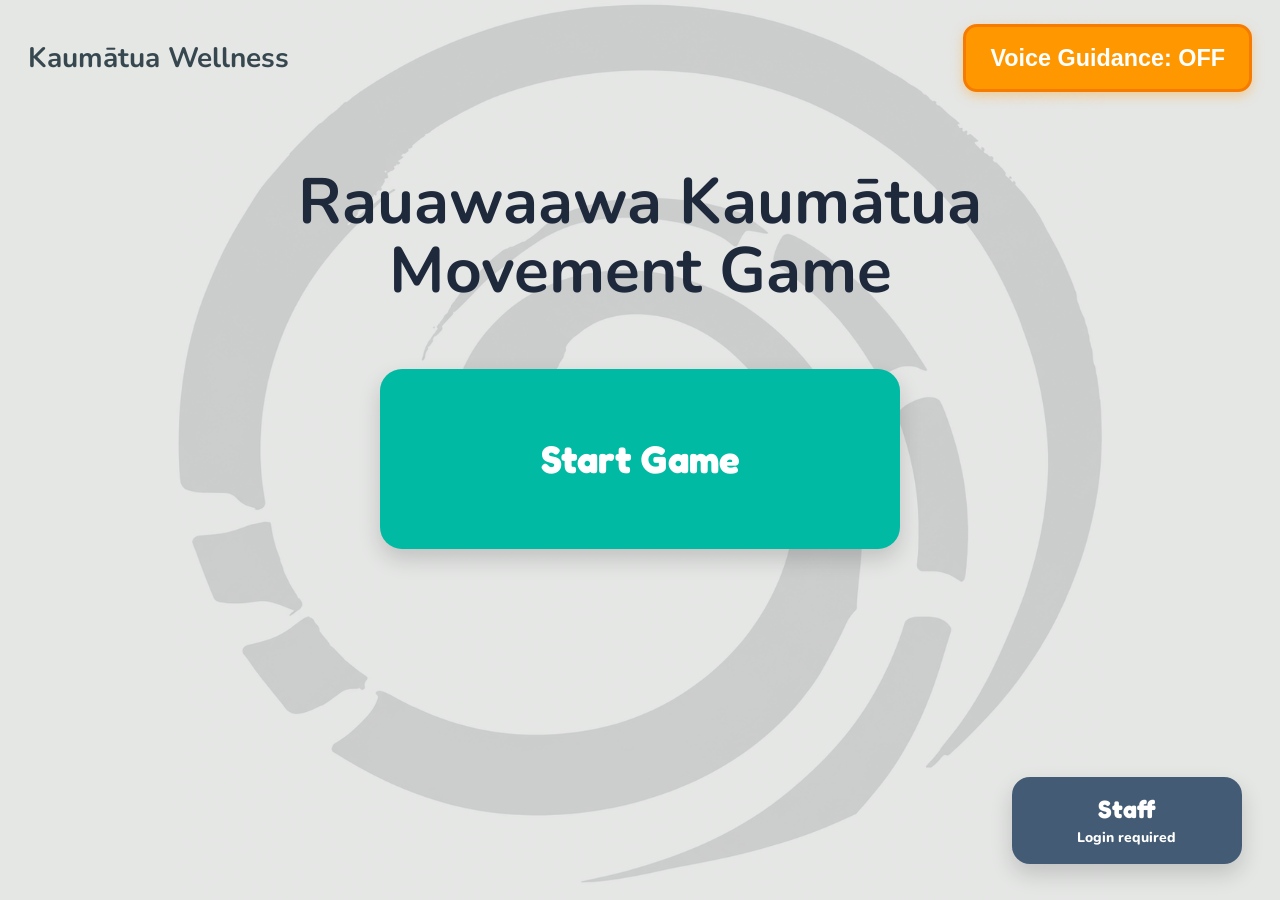
==== index.html @ 328ec5ad "Remove emoji from UI elements Strip emoji icons and prefixes from buttons, headings, labels, the pau" ====
<!DOCTYPE html>
<html lang="en">
<head>
    <meta charset="UTF-8">
    <meta name="viewport" content="width=device-width, initial-scale=1.0">
    <title>Kaumātua Movement Game - Accessible Prototype</title>
    <link rel="preconnect" href="https://fonts.googleapis.com">
    <link rel="preconnect" href="https://fonts.gstatic.com" crossorigin>
    <link href="https://fonts.googleapis.com/css2?family=Fredoka:wght@500;600;700&family=Nunito:wght@600;700;800;900&display=swap" rel="stylesheet">
    <link rel="stylesheet" href="css/styles.css">
    <script src="js/avatar-pose-controller.js" defer></script>
    <script src="js/app.js" defer></script>
</head>
<body>

    <!-- Main Prototype Container -->
    <div id="screen-container">

        <!-- ======================================================== -->
        <!-- START: ROLE SELECTION                                    -->
        <!-- ======================================================== -->
        <div id="screen-start" class="screen active">
            <div class="start-top">
                <div class="home-brand">Kaumātua Wellness</div>
                <button class="voice-icon-btn start-voice-btn player-voice-btn accessible-target"
                        data-speech="Toggle Voice Guidance Mode"
                        aria-pressed="false"
                        onclick="handleAccessibleClick(this, toggleVoiceMode)">
                    <span>Voice Guidance: <span class="voice-state">OFF</span></span>
                </button>
            </div>
            <div class="role-content">
                <h1 class="role-heading">Rauawaawa Kaumātua<br><span class="role-heading-line">Movement Game</span></h1>
                <div class="role-options">
                    <button class="role-btn role-kaumatua role-primary accessible-target"
                            data-speech="Start Game"
                            onclick="handleAccessibleClick(this, () => goToScreen('screen-home'))">
                        <span>Start Game</span>
                    </button>
                </div>
                <button class="role-btn role-staff role-secondary accessible-target"
                        data-speech="Staff login. Login required"
                        onclick="handleAccessibleClick(this, openStaffLogin)">
                    Staff
                    <small>Login required</small>
                </button>
            </div>
        </div>

        <!-- ======================================================== -->
        <!-- SCREEN 1: HOMEPAGE                                       -->
        <!-- ======================================================== -->
        <div id="screen-home" class="screen">
            <div class="home-top">
                <div class="home-brand">
                    Kaumātua Wellness
                </div>
                <button class="voice-icon-btn home-voice-btn player-voice-btn accessible-target"
                        data-speech="Toggle Voice Guidance Mode"
                        aria-pressed="false"
                        onclick="handleAccessibleClick(this, toggleVoiceMode)">
                    <span>Voice Guidance: <span class="voice-state">OFF</span></span>
                </button>
                <button class="home-icon-btn player-nav-btn accessible-target"
                        data-speech="Back to start page"
                        onclick="handleAccessibleClick(this, () => goToScreen('screen-start'))">
                    <span class="player-nav-icon" aria-hidden="true">←</span>
                    <span>Back</span>
                </button>
            </div>

            <div class="home-content">
                <h1 class="home-heading player-page-title">Select Your Mode</h1>

                <div class="home-btn-group">
                    <button class="home-mode-btn btn-seated accessible-target"
                            data-speech="Seated mode"
                            onclick="handleAccessibleClick(this, () => openPlaylist('Seated'))">
                        <span class="mode-label">Seated</span>
                    </button>

                    <button class="home-mode-btn btn-standing accessible-target"
                            data-speech="Standing mode"
                            onclick="handleAccessibleClick(this, () => openPlaylist('Standing'))">
                        <span class="mode-label">Standing</span>
                    </button>
                </div>
            </div>
        </div>

        <!-- ======================================================== -->
        <!-- SCREEN 2: PLAYLIST (Seated / Standing)                  -->
        <!-- ======================================================== -->
        <div id="screen-playlist" class="screen">
            <div class="screen-top-bar">
                <button class="voice-icon-btn player-voice-btn accessible-target"
                        data-speech="Voice Guidance switch"
                        aria-pressed="false"
                        onclick="handleAccessibleClick(this, toggleVoiceMode)">
                    <span class="voice-text-badge">Voice: OFF</span>
                </button>

                <div id="playlistHeaderTitle" class="screen-title player-page-title">Seated Playlist</div>

                <button class="home-icon-btn player-nav-btn accessible-target"
                        data-speech="Back to Home"
                        onclick="handleAccessibleClick(this, () => goToScreen('screen-home'))">
                    <span>Home</span>
                </button>
            </div>

            <div class="playlist-wrap">
                <div id="kaumatuaGameGrid" class="playlist-grid"></div>
            </div>
        </div>

        <!-- ======================================================== -->
        <!-- SCREEN 3: GAME SCREEN (Split Screen & Full Screen)       -->
        <!-- ======================================================== -->
        <div id="screen-game" class="screen">
            <!-- Top Status Bar -->
            <div class="game-header-bar">
                <div class="game-header-left">
                    <button class="voice-icon-btn player-voice-btn accessible-target"
                            data-speech="Voice Guidance switch"
                            aria-pressed="false"
                            onclick="handleAccessibleClick(this, toggleVoiceMode)">
                        <span class="voice-text-badge">Voice: OFF</span>
                    </button>
                </div>

                <div id="gameTitleDisplay" class="game-title-display">Game</div>

                <div class="game-score-wrap">
                    <div class="status-pill score">
                        <span>Score: <span id="gameScoreDisplay">180</span></span>
                    </div>
                </div>
            </div>

            <!-- Main Split/Full Stage -->
            <div id="gameStage" class="game-stage-container">

                <!-- Left: User Avatar -->
                <div id="avatarPanel" class="stage-avatar-panel" data-tracking="stopped">
                    <pre id="poseDebugPanel" class="pose-debug-panel" hidden></pre>
                    <div class="avatar-label">User Avatar</div>

                    <div class="avatar-svg-wrap">
                        <div class="avatar-wave-rings"></div>
                        <canvas id="posePreviewCanvas" class="pose-camera-preview" width="640" height="480" hidden aria-label="Camera and pose debug preview"></canvas>

                        <!-- Continuously articulated player avatar. -->
                        <svg id="avatarSvg" class="avatar-figure" data-pose="neutral" viewBox="-25 -10 250 330" fill="none" aria-label="Your movement avatar" role="img" xmlns="http://www.w3.org/2000/svg">
                            <polygon id="avatarTorso" class="avatar-torso" points="72,88 128,88 118,184 82,184" />
                            <g class="avatar-limbs">
                                <line id="leftUpperArm" x1="72" y1="96" x2="48" y2="142" />
                                <line id="leftForearm" x1="48" y1="142" x2="42" y2="188" />
                                <line id="rightUpperArm" x1="128" y1="96" x2="152" y2="142" />
                                <line id="rightForearm" x1="152" y1="142" x2="158" y2="188" />
                                <line id="leftThigh" x1="84" y1="178" x2="78" y2="242" />
                                <line id="leftShin" x1="78" y1="242" x2="74" y2="304" />
                                <line id="rightThigh" x1="116" y1="178" x2="122" y2="242" />
                                <line id="rightShin" x1="122" y1="242" x2="126" y2="304" />
                            </g>
                            <g class="avatar-joints">
                                <circle id="leftShoulderJoint" cx="72" cy="96" r="7" />
                                <circle id="rightShoulderJoint" cx="128" cy="96" r="7" />
                                <circle id="leftElbowJoint" cx="48" cy="142" r="7" />
                                <circle id="rightElbowJoint" cx="152" cy="142" r="7" />
                                <circle id="leftWristJoint" cx="42" cy="188" r="8" />
                                <circle id="rightWristJoint" cx="158" cy="188" r="8" />
                                <circle id="leftHipJoint" cx="84" cy="178" r="7" />
                                <circle id="rightHipJoint" cx="116" cy="178" r="7" />
                                <circle id="leftKneeJoint" cx="78" cy="242" r="7" />
                                <circle id="rightKneeJoint" cx="122" cy="242" r="7" />
                                <circle id="leftAnkleJoint" cx="74" cy="304" r="8" />
                                <circle id="rightAnkleJoint" cx="126" cy="304" r="8" />
                            </g>
                            <circle id="avatarHead" class="avatar-head" cx="100" cy="48" r="23" />
                        </svg>
                    </div>
                    <div class="avatar-camera-controls">
                        <div id="movementFeedback" class="movement-feedback" role="status" aria-live="polite" data-rating="idle">Turn camera on to score</div>
                        <div id="trackingStatus" class="tracking-status" role="status" aria-live="polite" data-state="stopped">Camera off</div>
                        <button id="posePreviewToggle" type="button" class="pose-preview-toggle" aria-pressed="false" hidden disabled>Show camera + skeleton</button>
                        <button id="cameraToggle" type="button" class="camera-toggle accessible-target"
                                aria-pressed="false" data-speech="Turn camera on"
                                onclick="handleAccessibleClick(this, togglePlayerCamera)">Camera: OFF</button>
                    </div>
                </div>

                <!-- Right: Uploaded Video Player (1m Full Video) -->
                <div id="videoPanel" class="stage-video-panel">

                    <video id="gameVideo" class="video-player" playsinline preload="auto">
                        <source id="videoSourceEl" src="assets/videos/e9d87196a2d98e530ab1ddebd7c56c5e.mp4" type="video/mp4">
                        Your browser does not support the video tag.
                    </video>

                    <!-- Pause Overlay -->
                    <div id="pauseOverlay" class="pause-overlay">
                        <span id="pauseOverlayTitle">GAME PAUSED</span>
                        <span id="pauseOverlayHint" style="font-size: 18px; margin-top: 8px; color: #ffca28;">Press Resume when you are ready</span>
                    </div>

                </div>

            </div>

            <!-- Video Timeline -->
            <div class="video-timeline" aria-label="Video playback controls">
                <span id="videoCurrentTime" class="timeline-time">00:00</span>
                <label for="videoProgress" class="sr-only">Video progress</label>
                <input id="videoProgress"
                       class="video-progress"
                       type="range"
                       min="0"
                       max="1"
                       step="0.1"
                       value="0"
                       aria-label="Video progress"
                       disabled>
                <span id="videoDuration" class="timeline-time">00:00</span>
                <label for="playbackSpeed" class="speed-control">
                    <span>Speed:</span>
                    <select id="playbackSpeed" aria-label="Playback speed">
                        <option value="0.5">0.5x</option>
                        <option value="0.75">0.75x</option>
                        <option value="1" selected>1x</option>
                        <option value="1.25">1.25x</option>
                        <option value="1.5">1.5x</option>
                        <option value="1.75">1.75x</option>
                        <option value="2">2x</option>
                    </select>
                </label>
            </div>

            <!-- Bottom Controls Bar -->
            <div class="game-controls-bar">
                <button class="ctrl-btn ctrl-quit accessible-target"
                        data-speech="Quit the game"
                        onclick="handleAccessibleClick(this, quitGame)">
                    Quit
                </button>

                <button id="btnPauseGame" class="ctrl-btn ctrl-pause accessible-target"
                        data-speech="Pause or resume game"
                        onclick="handleAccessibleClick(this, togglePauseGame)">
                    Pause
                </button>

                <button id="btnFullscreenToggle" class="ctrl-btn ctrl-fullscreen accessible-target"
                        data-speech="Toggle Full Screen view"
                        onclick="handleAccessibleClick(this, toggleFullscreenMode)">
                    Full Screen
                </button>

                <button id="redFinishBtn" class="ctrl-btn ctrl-finish accessible-target"
                        data-speech="Finish game and view results"
                        onclick="handleAccessibleClick(this, finishGame)">
                    Finish
                </button>
            </div>
        </div>

        <!-- ======================================================== -->
        <!-- SCREEN 4: WIN SCREEN                                     -->
        <!-- ======================================================== -->
        <div id="screen-win" class="screen">
            <canvas id="winConfettiCanvas" class="win-confetti-canvas"></canvas>

            <div class="win-box">
                <h1 class="win-title">
                    Congratulations!
                </h1>

                <div class="win-score">
                    <span>Your score is</span>
                    <span class="score-val" id="finalScoreVal">180</span>
                </div>

                <div class="win-btn-layout">
                    <!-- Top Retry Button -->
                    <button class="win-btn btn-retry accessible-target"
                            data-speech="Retry this game"
                            onclick="handleAccessibleClick(this, restartGame)">
                        <span>Retry</span>
                    </button>

                    <!-- Bottom Buttons Row -->
                    <div class="win-btn-row">
                        <button class="win-btn btn-rest accessible-target"
                                data-speech="Go Home"
                                onclick="handleAccessibleClick(this, () => goToScreen('screen-start'))">
                            <span>Go Home</span>
                        </button>

                        <button class="win-btn btn-continue accessible-target"
                                data-speech="Next Game"
                                onclick="handleAccessibleClick(this, continueNextGame)">
                            <span>Next Game</span>
                        </button>
                    </div>
                </div>
            </div>
        </div>

        <!-- ======================================================== -->
        <!-- STAFF LOGIN                                              -->
        <!-- ======================================================== -->
        <div id="screen-staff-login" class="screen staff-screen">
            <div class="screen-top-bar">
                <button class="home-icon-btn accessible-target"
                        data-speech="Back to start page"
                        onclick="handleAccessibleClick(this, () => goToScreen('screen-start'))">← Back</button>
                <div class="screen-title">Staff Login</div>
                <div style="width: 84px;"></div>
            </div>
            <div class="staff-content">
                <div class="staff-panel">
                    <div class="demo-credentials">
                        <strong>Demo Staff Account</strong><br>
                        Username: <strong>staff</strong><br>
                        Password: <strong>123</strong>
                    </div>
                    <form id="staffLoginForm" class="staff-form" onsubmit="handleStaffLogin(event)">
                        <label>Username
                            <input id="staffUsername" type="text" autocomplete="username" aria-describedby="staffLoginMessage">
                        </label>
                        <label>Password
                            <input id="staffPassword" type="password" autocomplete="current-password" aria-describedby="staffLoginMessage">
                        </label>
                        <div id="staffLoginMessage" class="form-message" role="alert" aria-live="polite"></div>
                        <button class="staff-btn" type="submit">Login</button>
                    </form>
                </div>
            </div>
        </div>

        <!-- ======================================================== -->
        <!-- STAFF DASHBOARD                                          -->
        <!-- ======================================================== -->
        <div id="screen-staff-dashboard" class="screen staff-screen">
            <div class="screen-top-bar">
                <div class="home-brand">Staff Area</div>
                <div class="screen-title">Dashboard</div>
                <button class="home-icon-btn" onclick="logoutStaff()">Logout</button>
            </div>
            <div class="staff-content">
                <p class="prototype-note"><strong>Prototype mode:</strong> Published videos are saved in the configured local library.</p>
                <div class="dashboard-options">
                    <button class="staff-option-btn" onclick="openStaffLibrary()">Game Library<small>View and modify games</small></button>
                    <button class="staff-option-btn" onclick="openAddGame()">Add New Game<small>Upload or record a video</small></button>
                </div>
            </div>
        </div>

        <!-- ======================================================== -->
        <!-- STAFF GAME LIBRARY MANAGEMENT                            -->
        <!-- ======================================================== -->
        <div id="screen-library-settings" class="screen staff-screen">
            <div class="screen-top-bar">
                <button class="home-icon-btn" onclick="openStaffLibrary()">← Game Library</button>
                <div class="screen-title">Library Settings</div>
                <button class="home-icon-btn" onclick="logoutStaff()">Logout</button>
            </div>
            <div class="staff-content"><div class="staff-panel">
                <form class="staff-form" onsubmit="saveLibrarySettings(event)">
                    <label>Local library folder<input id="libraryPath" type="text" required placeholder="D:\MovementLibrary"></label>
                    <button id="chooseLibraryFolderBtn" class="staff-btn secondary" type="button" onclick="chooseLibraryFolder()">Choose Folder…</button>
                    <p id="libraryFolderHelp">Choose a folder or enter a full folder path on this computer. New folders are created automatically. Switching loads that folder's games and keeps files in the previous folder.</p>
                    <button class="staff-btn" type="submit">Save and Load Library</button>
                    <p id="librarySettingsStatus" role="status" aria-live="polite"></p>
                    <a id="libraryServerLink" href="http://127.0.0.1:8001/" hidden>Open local library version</a>
                </form>
            </div></div>
        </div>

        <div id="screen-staff-library" class="screen staff-screen">
            <div class="screen-top-bar">
                <button class="home-icon-btn" onclick="goToScreen('screen-staff-dashboard')">← Dashboard</button>
                <div class="screen-title">Game Library</div>
                <button class="home-icon-btn" onclick="logoutStaff()">Logout</button>
            </div>
            <div class="staff-content">
                <div class="library-toolbar">
                    <p><strong>Manage the current prototype games.</strong></p>
                    <div class="staff-actions" style="margin-top:0">
                        <button class="staff-btn success" onclick="openAddGame()">+ Add New Game</button>
                        <button class="staff-btn secondary" onclick="openLibrarySettings()">Settings</button>
                    </div>
                </div>
                <div id="editGamePanel" class="staff-panel edit-panel">
                    <form class="staff-form" onsubmit="saveGameEdit(event)">
                        <input id="editGameId" type="hidden">
                        <label>Game name<input id="editGameName" type="text" required></label>
                        <label>Exercise mode
                            <select id="editGameMode" required>
                                <option value="Seated">Seated</option>
                                <option value="Standing">Standing</option>
                            </select>
                        </label>
                        <label>Description<textarea id="editGameDescription"></textarea></label>
                        <div class="staff-actions">
                            <button class="staff-btn success" type="submit">Save Changes</button>
                            <button class="staff-btn secondary" type="button" onclick="cancelGameEdit()">Cancel</button>
                        </div>
                    </form>
                </div>
                <div id="libraryStatusMessage" class="form-message" role="status" aria-live="polite"></div>
                <div id="staffGameList" class="library-list"></div>
            </div>
        </div>

        <!-- ======================================================== -->
        <!-- ADD NEW GAME                                             -->
        <!-- ======================================================== -->
        <div id="screen-add-game" class="screen staff-screen">
            <div class="screen-top-bar">
                <button class="home-icon-btn" onclick="goToScreen('screen-staff-dashboard')">← Dashboard</button>
                <div class="screen-title">Add New Game</div>
                <button class="home-icon-btn" onclick="logoutStaff()">Logout</button>
            </div>
            <div class="staff-content">
                <p class="prototype-note">Choose how to provide the movement video for this prototype game.</p>
                <div class="add-game-options">
                    <button class="staff-option-btn" onclick="openUploadVideo()">Upload Video<small>Select a video from this device</small></button>
                    <button class="staff-option-btn" onclick="openRecordVideo()">Record a Video<small>Record using your camera</small></button>
                </div>
            </div>
        </div>

        <!-- ======================================================== -->
        <!-- UPLOAD VIDEO                                             -->
        <!-- ======================================================== -->
        <div id="screen-upload-video" class="screen staff-screen">
            <div class="screen-top-bar">
                <button class="home-icon-btn" onclick="goToScreen('screen-add-game')">← Back</button>
                <div class="screen-title">Upload Video</div>
                <button class="home-icon-btn" onclick="logoutStaff()">Logout</button>
            </div>
            <div class="staff-content">
                <div class="staff-panel">
                    <div class="file-drop-area">
                        <p><strong>Select a local video file</strong></p>
                        <label>Exercise mode <select id="uploadBodyMode"><option value="Seated">Seated — shoulders and arms</option><option value="Standing" selected>Standing — full body</option></select></label>
                        <input id="videoFileInput" type="file" accept="video/*" onchange="handleVideoFileSelected(event)" style="margin-top: 15px; user-select: text;">
                        <p id="selectedVideoName" class="file-name" aria-live="polite">No file selected</p>
                    </div>
                    <p class="prototype-note" style="margin-top: 16px;">The file stays on this device. Video conversion and movement extraction run on this device.</p>
                    <div class="staff-actions">
                        <button id="uploadContinueBtn" class="staff-btn success" disabled onclick="beginProcessing('Uploaded video')">Continue to Processing</button>
                    </div>
                </div>
            </div>
        </div>

        <!-- ======================================================== -->
        <!-- RECORD VIDEO                                   -->
        <!-- ======================================================== -->
        <div id="screen-record-video" class="screen staff-screen">
            <div class="screen-top-bar">
                <button class="home-icon-btn" onclick="leaveRecordScreen()">← Back</button>
                <div class="screen-title">Record a Video</div>
                <button class="home-icon-btn" onclick="logoutStaff()">Logout</button>
            </div>
            <div class="staff-content">
                <p class="prototype-note">Record up to 60 seconds. For seated exercises, show your shoulders and arms; for standing exercises, show your full body. Camera access starts when you press Start Recording.</p>
                <div class="staff-panel">
                    <div class="record-preview">
                        <video id="recordVideoPreview" hidden playsinline style="width:100%;max-height:360px;object-fit:contain;background:#14242c;"></video>
                        <div id="recordTimer" class="record-timer">00:00</div>
                        <div id="recordingIndicator" class="recording-indicator">● RECORDING</div>
                        <div id="recordStatus">Ready to record</div>
                    </div>
                    <label>Exercise mode <select id="recordBodyMode"><option value="Seated">Seated — shoulders and arms</option><option value="Standing" selected>Standing — full body</option></select></label>
                    <label><input id="recordAudio" type="checkbox"> Include microphone audio</label>
                    <a id="recordDownload" hidden>Download recording</a>
                    <div class="staff-actions">
                        <button id="startRecordBtn" class="staff-btn danger" onclick="startRecording()">Start Recording</button>
                        <button id="stopRecordBtn" class="staff-btn secondary" disabled onclick="stopRecording()">Stop Recording</button>
                        <button id="retakeRecordBtn" class="staff-btn secondary" disabled onclick="resetRecording()">Retake</button>
                        <button id="recordContinueBtn" class="staff-btn success" disabled onclick="beginProcessing('Recorded video')">Continue</button>
                    </div>
                </div>
            </div>
        </div>

        <!-- ======================================================== -->
        <!-- SIMULATED VIDEO-TO-GAME PROCESSING                       -->
        <!-- ======================================================== -->
        <div id="screen-processing" class="screen staff-screen">
            <div class="screen-top-bar">
                <button class="home-icon-btn" onclick="cancelProcessing()">Cancel</button>
                <div class="screen-title">Video to Game</div>
                <button class="home-icon-btn" onclick="logoutStaff()">Logout</button>
            </div>
            <div class="staff-content">
                <div class="staff-panel processing-panel">
                    <iframe id="stylizerFrame" title="Video character preview" hidden style="width:100%;height:620px;border:0;border-radius:12px;"></iframe>
                    <p id="extractionStatus" role="status" aria-live="polite"></p>
                    <h2 id="processingTitle">Preparing your video…</h2>
                    <div class="progress-track" role="progressbar" aria-label="Simulated video processing" aria-valuemin="0" aria-valuemax="100" aria-valuenow="0">
                        <div id="processingProgress" class="progress-fill"></div>
                    </div>
                    <div class="processing-steps">
                        <span>1. Uploading video</span>
                        <span>2. Extracting movement</span>
                        <span>3. Creating avatar</span>
                        <span>4. Preparing game</span>
                        <span>5. Complete</span>
                    </div>
                    <button id="processingContinueBtn" class="staff-btn success" style="margin-top: 24px;" disabled onclick="openPublishScreen()">Continue to Publish</button>
                </div>
            </div>
        </div>

        <!-- ======================================================== -->
        <!-- PUBLISH GAME                                             -->
        <!-- ======================================================== -->
        <div id="screen-publish-game" class="screen staff-screen">
            <div class="screen-top-bar">
                <button class="home-icon-btn" onclick="goToScreen('screen-add-game')">← Add Game</button>
                <div class="screen-title">Publish Game</div>
                <button class="home-icon-btn" onclick="logoutStaff()">Logout</button>
            </div>
            <div class="staff-content">
                <div class="staff-panel">
                    <form id="publishGameForm" class="staff-form" onsubmit="publishGame(event)">
                        <label>Game name<input id="publishGameName" type="text" required maxlength="60"></label>
                        <label>Exercise mode
                            <select id="publishGameMode" required>
                                <option value="Seated">Seated</option>
                                <option value="Standing">Standing</option>
                            </select>
                        </label>
                        <label>Short description (optional)<textarea id="publishGameDescription" maxlength="160"></textarea></label>
                        <div id="publishMessage" class="form-message" role="status" aria-live="polite"></div>
                        <button class="staff-btn success" type="submit">Publish to Game Library</button>
                    </form>
                </div>
            </div>
        </div>

        <!-- Voice Guidance Subtitle Bar -->
        <div id="voice-subtitle"></div>

    </div>


</body>
</html>
---- css/styles.css ----
:root {
            --bg-page: #181b22;
            --container-bg: #d6dadf;
            --text-main: #222b38;
            --color-seated: #00baa3;
            --color-seated-hover: #009885;
            --color-standing: #b9764b;
            --color-standing-hover: #a1643c;
            --color-game-card: #9fd8c3;
            --color-game-card-hover: #8acbb3;
            --color-quit: #00bcd4;
            --color-quit-hover: #0097a7;
            --color-pause: #ffd000;
            --color-pause-hover: #f5b700;
            --color-fullscreen: #00e676;
            --color-fullscreen-hover: #00c853;
            --color-finish: #ff3344;
            --color-finish-hover: #e02434;
            --color-retry: #ff6b35;
            --color-rest: #00bcd4;
            --color-continue: #d6e828;
            --color-focus-yellow: #ffdd00;
            --color-voice-orange: #ff9800;
            --player-button-font-size: clamp(1.2rem, 1.1rem + 0.45vw, 1.55rem);
            --player-page-title-size: clamp(2.75rem, 2.2rem + 1.8vw, 4rem);
            --player-option-label-size: clamp(2.75rem, 2.25rem + 1.3vw, 3.75rem);
            --playlist-card-title-size: clamp(2.125rem, 1.75rem + 1vw, 2.75rem);
            --playlist-card-secondary-size: clamp(1.125rem, 1rem + 0.35vw, 1.35rem);
            --player-touch-target-height: clamp(3.5rem, 5.5vw, 4.25rem);
            --player-nav-icon-size: clamp(1.45rem, 1.2rem + 0.8vw, 2rem);
            --player-primary-icon-size: clamp(4.5rem, 7vw, 6.5rem);
            --timeline-track-size: 12px;
            --timeline-thumb-size: clamp(1.75rem, 2.5vw, 2.1rem);
        }

        * {
            box-sizing: border-box;
            margin: 0;
            padding: 0;
            user-select: none;
            -webkit-user-select: none;
        }

        body {
            font-family: 'Nunito', sans-serif;
            background: #f4f3ee;
            color: var(--text-main);
            min-height: 100vh;
            min-height: 100dvh;
            display: flex;
            flex-direction: column;
            padding: 0;
            overflow: hidden;
        }

        /* Full-viewport application shell */
        #screen-container {
            width: 100vw;
            height: 100vh;
            height: 100dvh;
            background: #f4f3ee;
            position: relative;
            overflow: hidden;
            display: flex;
            flex-direction: column;
        }

        #screen-container::before {
            content: '';
            position: absolute;
            inset: 0;
            background-image: url("../assets/images/wave_minimal2.png");
            background-position: center;
            background-size: contain;
            background-repeat: no-repeat;
            mix-blend-mode: multiply;
            opacity: 0.45;
            pointer-events: none;
            z-index: 0;
        }

        /* Screens */
        .screen {
            display: none;
            width: 100%;
            height: 100%;
            position: relative;
            z-index: 1;
            flex-direction: column;
            background: rgba(216, 220, 222, 0.52);
        }

        .screen.active {
            display: flex;
            animation: fadeIn 0.25s ease-out forwards;
        }

        @keyframes fadeIn {
            from { opacity: 0; transform: scale(0.99); }
            to { opacity: 1; transform: scale(1); }
        }

        /* Common Header in Screens */
        .screen-top-bar {
            width: 100%;
            height: 72px;
            padding: 12px 28px;
            display: flex;
            align-items: center;
            justify-content: space-between;
            background: transparent;
            z-index: 10;
        }

        .voice-icon-btn {
            display: inline-flex;
            align-items: center;
            justify-content: center;
            gap: 8px;
            background: #ff9800;
            color: #fff;
            border: 3px solid #f57c00;
            padding: 10px 20px;
            border-radius: 14px;
            font-size: 18px;
            font-weight: 800;
            cursor: pointer;
            box-shadow: 0 4px 12px rgba(255, 152, 0, 0.35);
            transition: transform 0.15s, background-color 0.2s, box-shadow 0.2s;
        }

        .player-voice-btn {
            min-height: var(--player-touch-target-height);
            padding: 10px clamp(16px, 2vw, 24px);
            gap: 10px;
            font-size: var(--player-button-font-size);
        }

        .player-nav-icon {
            flex: 0 0 auto;
            font-size: var(--player-nav-icon-size);
            line-height: 1;
        }

        .voice-icon-btn:hover {
            background: #f57c00;
            transform: translateY(-2px);
        }

        .voice-icon-btn.active {
            background: #ffb74d;
            color: #3e2723;
            border-color: #e65100;
            animation: pulseVoice 1.8s infinite;
        }

        @keyframes pulseVoice {
            0%, 100% { box-shadow: 0 0 0 0 rgba(255, 152, 0, 0.7); }
            50% { box-shadow: 0 0 0 10px rgba(255, 152, 0, 0); }
        }

        .screen-title {
            font-family: 'Fredoka', sans-serif;
            font-size: 34px;
            font-weight: 700;
            color: #1f2a37;
            letter-spacing: 0.5px;
            text-align: center;
        }

        .player-page-title {
            font-size: var(--player-page-title-size);
            line-height: 1.08;
        }

        .home-icon-btn {
            background: #78909c;
            color: #fff;
            border: none;
            padding: 10px 18px;
            border-radius: 12px;
            font-size: 16px;
            font-weight: 800;
            cursor: pointer;
            transition: all 0.2s;
        }

        .home-icon-btn:hover {
            background: #546e7a;
            transform: translateY(-2px);
        }

        .player-nav-btn {
            min-height: var(--player-touch-target-height);
            padding: 10px clamp(20px, 2.4vw, 30px);
            display: inline-flex;
            align-items: center;
            justify-content: center;
            gap: 10px;
            font-size: var(--player-button-font-size);
        }

        /* ---------------------------------------------------- */
        /* SCREEN 1: HOMEPAGE                                   */
        /* ---------------------------------------------------- */
        #screen-home {
            align-items: center;
            justify-content: center;
        }

        .home-top {
            position: absolute;
            top: 24px;
            left: 28px;
            right: 28px;
            display: grid;
            grid-template-columns: minmax(0, 1fr) auto auto;
            align-items: center;
            gap: 18px;
            z-index: 10;
        }

        .home-voice-btn {
            font-size: var(--player-button-font-size);
            padding: 10px clamp(16px, 2vw, 24px);
        }

        .home-brand {
            font-family: 'Nunito', sans-serif;
            font-size: 28px;
            color: #37474f;
            font-weight: 700;
            display: flex;
            align-items: center;
            gap: 12px;
        }

        .home-content {
            flex: 1;
            display: flex;
            flex-direction: column;
            align-items: center;
            justify-content: center;
            gap: clamp(32px, 5vh, 48px);
            padding: 30px;
        }

        .home-heading {
            font-family: 'Fredoka', sans-serif;
            font-size: var(--player-page-title-size);
            color: #1e293b;
            text-shadow: 0 1px 2px rgba(255, 255, 255, 0.8);
            text-align: center;
        }

        .home-btn-group {
            display: flex;
            gap: 56px;
            justify-content: center;
            align-items: center;
        }

        .home-mode-btn {
            width: clamp(260px, 23vw, 320px);
            min-height: clamp(180px, 24vh, 230px);
            border: none;
            border-radius: 22px;
            font-family: 'Fredoka', sans-serif;
            font-size: clamp(38px, 3vw, 46px);
            font-weight: 700;
            color: #ffffff;
            cursor: pointer;
            box-shadow: 0 14px 28px rgba(0, 0, 0, 0.18), 0 6px 10px rgba(0, 0, 0, 0.1);
            transition: all 0.2s cubic-bezier(0.175, 0.885, 0.32, 1.275);
            display: flex;
            flex-direction: column;
            align-items: center;
            justify-content: center;
            gap: 12px;
            position: relative;
        }

        .mode-icon {
            font-size: var(--player-primary-icon-size);
            line-height: 1;
        }

        .mode-label {
            font-size: var(--player-option-label-size);
            line-height: 1.05;
        }

        .home-mode-btn:hover {
            transform: translateY(-6px) scale(1.03);
            box-shadow: 0 18px 34px rgba(0, 0, 0, 0.25);
        }

        .home-mode-btn:active {
            transform: translateY(1px) scale(0.98);
        }

        .btn-seated {
            background: var(--color-seated);
        }
        .btn-seated:hover {
            background: var(--color-seated-hover);
        }

        .btn-standing {
            background: var(--color-standing);
        }
        .btn-standing:hover {
            background: var(--color-standing-hover);
        }

        /* ---------------------------------------------------- */
        /* SCREEN 2: PLAYLIST (Seated / Standing)              */
        /* ---------------------------------------------------- */
        .playlist-wrap {
            flex: 1;
            padding: 10px 40px 30px;
            display: flex;
            flex-direction: column;
            align-items: center;
            justify-content: center;
            overflow-y: auto;
        }

        .playlist-grid {
            display: grid;
            grid-template-columns: repeat(2, minmax(270px, 330px));
            gap: clamp(22px, 3vh, 30px) clamp(24px, 4vw, 48px);
            justify-content: center;
            align-items: center;
            margin-top: 10px;
        }

        .game-grid-btn {
            background: var(--color-game-card);
            border: 3px solid #84c7b0;
            border-radius: 18px;
            min-height: clamp(110px, 14vh, 132px);
            padding: 16px 24px;
            font-family: 'Fredoka', sans-serif;
            font-size: var(--playlist-card-title-size);
            font-weight: 700;
            color: #1a3c30;
            cursor: pointer;
            box-shadow: 0 6px 14px rgba(0, 0, 0, 0.1);
            transition: all 0.2s ease;
            display: flex;
            align-items: center;
            justify-content: center;
            gap: 14px;
        }

        .game-grid-btn::before {
            content: '';
            width: 0;
            height: 0;
            border-top: 0.45em solid transparent;
            border-bottom: 0.45em solid transparent;
            border-left: 0.75em solid #08785f;
        }

        .game-grid-btn small,
        .game-card-secondary {
            font-family: 'Nunito', sans-serif;
            font-size: var(--playlist-card-secondary-size);
            font-weight: 800;
            line-height: 1.3;
        }

        .game-grid-btn:hover {
            background: var(--color-game-card-hover);
            transform: translateY(-4px);
            box-shadow: 0 10px 20px rgba(0, 0, 0, 0.15);
            border-color: #5bb396;
        }

        .game-grid-btn:active {
            transform: translateY(0);
        }

        /* ---------------------------------------------------- */
        /* SCREEN 3: GAME SCREEN (Split & Full Screen)          */
        /* ---------------------------------------------------- */
        #screen-game {
            background: rgba(205, 210, 214, 0.6);
        }

        .game-header-bar {
            width: 100%;
            min-height: 72px;
            padding: 10px 28px;
            display: grid;
            grid-template-columns: minmax(0, 1fr) auto minmax(0, 1fr);
            align-items: center;
            gap: 16px;
            background: #dce1e5;
            border-bottom: 2px solid #b8c0c8;
        }

        .game-header-left {
            display: flex;
            align-items: center;
            gap: 12px;
            min-width: 0;
        }

        .game-header-left .voice-icon-btn {
            flex: 0 0 auto;
            min-height: var(--player-touch-target-height);
            padding: 8px clamp(12px, 1.5vw, 20px);
            font-size: clamp(1rem, 0.9rem + 0.35vw, 1.25rem);
        }

        .game-title-display {
            grid-column: 2;
            font-family: 'Fredoka', sans-serif;
            font-size: 28px;
            font-weight: 700;
            color: #1f2a37;
            text-align: center;
            white-space: nowrap;
        }

        .game-score-wrap {
            display: flex;
            justify-content: flex-end;
            min-width: 0;
        }

        .game-header-bar .status-pill {
            font-family: 'Fredoka', sans-serif;
            font-size: 19px;
            font-weight: 700;
            color: #212529;
        }

        .status-pill {
            background: #ffffff;
            padding: 6px 18px;
            border-radius: 12px;
            box-shadow: 0 2px 6px rgba(0, 0, 0, 0.08);
            border: 2px solid #cfd8dc;
            display: flex;
            align-items: center;
            gap: 8px;
        }

        .status-pill.score {
            color: #1565c0;
        }

        /* Main Game Stage */
        .game-stage-container {
            flex: 1;
            padding: 16px 24px;
            display: flex;
            gap: 18px;
            position: relative;
            overflow: hidden;
        }

        /* Left Avatar View */
        .stage-avatar-panel {
            flex: 1;
            background: #e2e7ec;
            border-radius: 16px;
            border: 3px solid #b0bec5;
            display: flex;
            flex-direction: column;
            align-items: center;
            justify-content: center;
            position: relative;
            overflow: hidden;
            box-shadow: inset 0 2px 8px rgba(0,0,0,0.06);
            transition: all 0.3s cubic-bezier(0.4, 0, 0.2, 1);
        }

        .avatar-label {
            position: absolute;
            top: 14px;
            left: 18px;
            background: rgba(0, 0, 0, 0.6);
            color: #ffffff;
            font-size: 13px;
            font-weight: 800;
            padding: 4px 12px;
            border-radius: 8px;
            letter-spacing: 0.5px;
            z-index: 5;
        }

        .avatar-svg-wrap {
            width: 100%;
            flex: 1;
            min-height: 0;
            padding-top: 38px;
            display: flex;
            align-items: center;
            justify-content: center;
            position: relative;
        }

        /* Pose feedback is driven only by live player landmarks. */
        .avatar-figure {
            width: min(100%, 270px);
            height: 100%;
            max-height: 320px;
            filter: drop-shadow(0 8px 16px rgba(0, 188, 212, 0.3));
        }

        .avatar-torso {
            fill: #00bfc4;
            stroke: #007e83;
            stroke-width: 4;
            stroke-linejoin: round;
        }

        .avatar-limbs line {
            stroke: #00bfc4;
            stroke-width: 19;
            stroke-linecap: round;
        }

        .avatar-joints circle,
        .avatar-head {
            fill: #20d4d5;
            stroke: #007e83;
            stroke-width: 3;
        }

        .avatar-wave-rings {
            position: absolute;
            width: min(75%, 240px);
            aspect-ratio: 1;
            border-radius: 50%;
            border: 2px dashed rgba(0, 188, 212, 0.4);
            pointer-events: none;
        }

        /* Right Video View */
        .stage-video-panel {
            flex: 1;
            background: #000000;
            border-radius: 16px;
            border: 3px solid #37474f;
            display: flex;
            align-items: center;
            justify-content: center;
            position: relative;
            overflow: hidden;
            box-shadow: 0 4px 15px rgba(0, 0, 0, 0.25);
            transition: all 0.3s cubic-bezier(0.4, 0, 0.2, 1);
        }

        .video-player {
            width: 100%;
            height: 100%;
            object-fit: cover;
            background: #000;
        }

        .ctrl-finish {
            background: var(--color-finish);
            color: #ffffff;
        }

        .ctrl-finish:hover {
            background: var(--color-finish-hover);
        }

        /* Full Screen Layout Mode */
        .game-stage-container.fullscreen-active .stage-avatar-panel {
            display: none;
        }

        .game-stage-container.fullscreen-active .stage-video-panel {
            flex: 1 1 100%;
            height: 100%;
        }

        /* Video Timeline */
        .video-timeline {
            width: 100%;
            min-height: 80px;
            padding: 12px 28px;
            display: flex;
            align-items: center;
            gap: clamp(14px, 1.5vw, 22px);
            background: rgba(238, 241, 243, 0.94);
            border-top: 2px solid #b8c0c8;
        }

        .timeline-time {
            min-width: 60px;
            color: #263746;
            font-variant-numeric: tabular-nums;
            font-size: clamp(18px, 1.2vw, 21px);
            font-weight: 900;
            text-align: center;
        }

        .video-progress {
            flex: 1 1 auto;
            min-width: 120px;
            accent-color: var(--color-seated-hover);
            cursor: pointer;
            height: var(--timeline-thumb-size);
            appearance: none;
            -webkit-appearance: none;
            background: transparent;
        }

        .video-progress::-webkit-slider-runnable-track {
            height: var(--timeline-track-size);
            border-radius: 999px;
            background: #91a2ae;
        }

        .video-progress::-webkit-slider-thumb {
            width: var(--timeline-thumb-size);
            height: var(--timeline-thumb-size);
            margin-top: calc((var(--timeline-track-size) - var(--timeline-thumb-size)) / 2);
            border: 3px solid #ffffff;
            border-radius: 50%;
            background: var(--color-seated-hover);
            box-shadow: 0 2px 5px rgba(0, 0, 0, 0.35);
            -webkit-appearance: none;
        }

        .video-progress::-moz-range-track {
            height: var(--timeline-track-size);
            border-radius: 999px;
            background: #91a2ae;
        }

        .video-progress::-moz-range-thumb {
            width: var(--timeline-thumb-size);
            height: var(--timeline-thumb-size);
            border: 3px solid #ffffff;
            border-radius: 50%;
            background: var(--color-seated-hover);
            box-shadow: 0 2px 5px rgba(0, 0, 0, 0.35);
        }

        .video-progress:disabled {
            cursor: wait;
            opacity: 0.65;
        }

        .video-progress:focus-visible,
        .speed-control select:focus-visible {
            outline: 4px solid var(--color-focus-yellow);
            outline-offset: 3px;
        }

        .speed-control {
            display: inline-flex;
            align-items: center;
            gap: 10px;
            color: #263746;
            font-size: clamp(18px, 1.2vw, 21px);
            font-weight: 900;
            white-space: nowrap;
        }

        .speed-control select {
            min-height: 52px;
            padding: 8px 38px 8px 14px;
            border: 2px solid #91a2ae;
            border-radius: 10px;
            background: #ffffff;
            color: #1f2a37;
            font-family: 'Nunito', sans-serif;
            font-size: clamp(18px, 1.2vw, 21px);
            font-weight: 900;
            cursor: pointer;
        }

        .sr-only {
            position: absolute;
            width: 1px;
            height: 1px;
            padding: 0;
            margin: -1px;
            overflow: hidden;
            clip: rect(0, 0, 0, 0);
            white-space: nowrap;
            border: 0;
        }

        /* Bottom Controls Bar */
        .game-controls-bar {
            width: 100%;
            min-height: 96px;
            height: auto;
            padding: 14px 28px;
            background: #d8dde2;
            border-top: 2px solid #b8c0c8;
            display: flex;
            align-items: center;
            justify-content: center;
            gap: clamp(16px, 2.2vw, 32px);
            z-index: 10;
        }

        .ctrl-btn {
            min-height: 64px;
            padding: 8px clamp(24px, 3vw, 42px);
            border-radius: 16px;
            border: none;
            font-family: 'Fredoka', sans-serif;
            font-size: clamp(24px, 1.6vw, 28px);
            font-weight: 700;
            cursor: pointer;
            box-shadow: 0 4px 10px rgba(0, 0, 0, 0.15);
            transition: all 0.15s cubic-bezier(0.175, 0.885, 0.32, 1.275);
            display: inline-flex;
            align-items: center;
            justify-content: center;
            gap: 8px;
        }

        .ctrl-btn:hover {
            transform: translateY(-3px);
            box-shadow: 0 8px 16px rgba(0, 0, 0, 0.2);
        }

        .ctrl-btn:active {
            transform: translateY(1px);
        }

        .ctrl-quit {
            background: var(--color-quit);
            color: #ffffff;
        }
        .ctrl-quit:hover {
            background: var(--color-quit-hover);
        }

        .ctrl-pause {
            background: var(--color-pause);
            color: #4a3b00;
        }
        .ctrl-pause:hover {
            background: var(--color-pause-hover);
        }

        .ctrl-fullscreen {
            background: var(--color-fullscreen);
            color: #003e1a;
        }
        .ctrl-fullscreen:hover {
            background: var(--color-fullscreen-hover);
        }

        /* ---------------------------------------------------- */
        /* SCREEN 4: WIN SCREEN                                 */
        /* ---------------------------------------------------- */
        #screen-win {
            align-items: center;
            justify-content: center;
            position: relative;
        }

        .win-confetti-canvas {
            position: absolute;
            top: 0;
            left: 0;
            width: 100%;
            height: 100%;
            pointer-events: none;
            z-index: 1;
        }

        .win-box {
            position: relative;
            z-index: 2;
            display: flex;
            flex-direction: column;
            align-items: center;
            justify-content: center;
            gap: 20px;
            text-align: center;
        }

        .win-title {
            font-family: 'Fredoka', sans-serif;
            font-size: 48px;
            color: #1e293b;
            font-weight: 700;
            display: flex;
            align-items: center;
            gap: 12px;
            animation: bounceIn 0.6s cubic-bezier(0.175, 0.885, 0.32, 1.275);
        }

        @keyframes bounceIn {
            0% { transform: scale(0.5); opacity: 0; }
            70% { transform: scale(1.08); }
            100% { transform: scale(1); opacity: 1; }
        }

        .win-score {
            font-size: 32px;
            font-weight: 800;
            color: #37474f;
            display: flex;
            align-items: center;
            gap: 10px;
            margin-bottom: 10px;
        }

        .win-score .score-val {
            color: #e65100;
            font-weight: 900;
            font-size: 38px;
        }

        /* Win Buttons Layout */
        .win-btn-layout {
            display: flex;
            flex-direction: column;
            align-items: center;
            gap: 22px;
            margin-top: 10px;
        }

        .win-btn-row {
            display: flex;
            gap: 28px;
            justify-content: center;
        }

        .win-btn {
            min-height: 74px;
            min-width: 195px;
            padding: 10px 32px;
            border-radius: 16px;
            border: none;
            font-family: 'Fredoka', sans-serif;
            font-size: clamp(27px, 2vw, 32px);
            font-weight: 700;
            cursor: pointer;
            box-shadow: 0 6px 16px rgba(0, 0, 0, 0.15);
            transition: all 0.2s cubic-bezier(0.175, 0.885, 0.32, 1.275);
            display: inline-flex;
            align-items: center;
            justify-content: center;
            gap: 12px;
        }

        .result-action-icon {
            font-size: 1.35em;
            line-height: 1;
        }

        .win-btn:hover {
            transform: translateY(-4px) scale(1.03);
            box-shadow: 0 10px 22px rgba(0, 0, 0, 0.2);
        }

        .win-btn:active {
            transform: translateY(1px);
        }

        .btn-retry {
            background: var(--color-retry);
            color: #ffffff;
        }

        .btn-rest {
            background: var(--color-rest);
            color: #ffffff;
        }

        .btn-continue {
            background: var(--color-continue);
            color: #334400;
        }

        /* ---------------------------------------------------- */
        /* ACCESSIBILITY FOCUS & VOICE GUIDANCE SYSTEM          */
        /* ---------------------------------------------------- */
        .accessible-target {
            outline: none;
            transition: border 0.15s, box-shadow 0.15s, transform 0.15s;
        }

        /* High-contrast yellow indicator when focused in Voice Mode */
        .accessible-target.voice-focused {
            outline: 6px solid var(--color-focus-yellow) !important;
            box-shadow: 0 0 25px rgba(255, 221, 0, 0.95), 0 0 0 10px rgba(0, 0, 0, 0.3) !important;
            transform: scale(1.05) !important;
            z-index: 50 !important;
            animation: focusGlow 1s ease-in-out infinite alternate;
        }

        @keyframes focusGlow {
            from { box-shadow: 0 0 15px rgba(255, 221, 0, 0.8), 0 0 0 6px rgba(0, 0, 0, 0.2); }
            to { box-shadow: 0 0 30px rgba(255, 221, 0, 1), 0 0 0 10px rgba(0, 0, 0, 0.4); }
        }

        /* Subtitle Banner at bottom */
        #voice-subtitle {
            position: absolute;
            bottom: 20px;
            left: 50%;
            transform: translateX(-50%);
            background: rgba(18, 24, 38, 0.95);
            border: 3px solid var(--color-focus-yellow);
            color: var(--color-focus-yellow);
            padding: 12px 28px;
            border-radius: 30px;
            font-size: 18px;
            font-weight: 800;
            display: none;
            z-index: 200;
            box-shadow: 0 10px 30px rgba(0, 0, 0, 0.6);
            text-align: center;
            max-width: 85%;
            pointer-events: none;
            animation: slideUpSub 0.2s ease-out;
        }

        @keyframes slideUpSub {
            from { opacity: 0; transform: translate(-50%, 15px); }
            to { opacity: 1; transform: translate(-50%, 0); }
        }

        /* Video Status Overlay */
        .pause-overlay {
            position: absolute;
            top: 0;
            left: 0;
            width: 100%;
            height: 100%;
            background: rgba(0, 0, 0, 0.6);
            display: none;
            flex-direction: column;
            align-items: center;
            justify-content: center;
            color: #ffffff;
            font-family: 'Fredoka', sans-serif;
            font-size: 32px;
            font-weight: 700;
            z-index: 8;
            backdrop-filter: blur(4px);
        }

        .pause-overlay.active {
            display: flex;
        }

        /* ---------------------------------------------------- */
        /* ROLE SELECTION & STAFF PROTOTYPE SCREENS              */
        /* ---------------------------------------------------- */
        #screen-start,
        .staff-screen { background: rgba(216, 220, 222, 0.52); }

        .role-content,
        .staff-content {
            flex: 1;
            min-height: 0;
            padding: 24px 40px 36px;
            overflow-y: auto;
        }

        .role-content {
            position: relative;
            display: grid;
            grid-template-rows: 34% auto 1fr;
            justify-items: center;
            align-items: end;
            gap: clamp(48px, 7vh, 82px);
            padding: 0 clamp(24px, 5vw, 72px);
            overflow: hidden;
        }

        .start-top {
            position: absolute;
            top: 24px;
            left: 28px;
            right: 28px;
            display: flex;
            align-items: center;
            justify-content: space-between;
            gap: 20px;
            z-index: 10;
        }

        .start-voice-btn {
            flex: 0 0 auto;
            font-size: var(--player-button-font-size);
            padding: 10px clamp(16px, 2vw, 24px);
        }

        .role-heading {
            font-family: 'Nunito', sans-serif;
            align-self: end;
            width: 100%;
            max-width: 1200px;
            font-size: clamp(50px, 5vw, 72px);
            line-height: 1.08;
            text-align: center;
            color: #1e293b;
        }

        .role-heading-line {
            white-space: nowrap;
        }

        #screen-start .role-options {
            align-self: start;
            display: block;
            width: min(520px, 100%);
        }

        #screen-start .role-primary {
            width: 100%;
            min-height: clamp(150px, 22vh, 180px);
            padding: 22px;
            font-size: clamp(36px, 3vw, 44px);
            display: flex;
            align-items: center;
            justify-content: center;
            gap: clamp(18px, 2vw, 26px);
        }

        #screen-start .role-primary > span:last-child {
            white-space: nowrap;
        }

        .role-icon-primary {
            font-size: clamp(90px, 7vw, 118px);
            line-height: 1;
            flex: 0 0 auto;
        }

        #screen-start .role-secondary {
            position: absolute;
            right: clamp(18px, 3vw, 44px);
            bottom: clamp(18px, 4vh, 44px);
            width: clamp(190px, 18vw, 230px);
            min-height: 82px;
            padding: 14px 20px;
            border-radius: 18px;
            font-size: clamp(22px, 2vw, 25px);
        }

        #screen-start .role-secondary small {
            margin-top: 4px;
            font-size: 14px;
        }

        .role-options,
        .dashboard-options,
        .add-game-options {
            display: grid;
            grid-template-columns: repeat(2, minmax(230px, 300px));
            gap: 28px;
            justify-content: center;
        }

        .role-btn,
        .staff-option-btn {
            min-height: 145px;
            border: 3px solid transparent;
            border-radius: 22px;
            padding: 22px;
            font-family: 'Fredoka', sans-serif;
            font-size: 30px;
            font-weight: 700;
            cursor: pointer;
            box-shadow: 0 10px 22px rgba(0, 0, 0, 0.16);
            transition: transform 0.2s, box-shadow 0.2s, background-color 0.2s;
        }

        .role-btn:hover,
        .staff-option-btn:hover {
            transform: translateY(-5px);
            box-shadow: 0 15px 28px rgba(0, 0, 0, 0.22);
        }

        .role-btn small,
        .staff-option-btn small {
            display: block;
            margin-top: 8px;
            font-family: 'Nunito', sans-serif;
            font-size: 17px;
            font-weight: 800;
        }

        .role-staff { background: #435b74; color: #fff; }
        .role-kaumatua { background: var(--color-seated); color: #fff; }

        .staff-panel {
            width: min(600px, 100%);
            margin: 0 auto;
            background: #f7f9fa;
            border: 2px solid #bcc5cc;
            border-radius: 18px;
            padding: 24px 28px;
            box-shadow: 0 8px 20px rgba(0, 0, 0, 0.12);
        }

        .staff-form { display: grid; gap: 14px; }
        .staff-form label { font-size: 17px; font-weight: 900; color: #263746; }

        .staff-form input,
        .staff-form select,
        .staff-form textarea {
            width: 100%;
            margin-top: 5px;
            padding: 11px 13px;
            border: 2px solid #91a0ab;
            border-radius: 10px;
            background: #fff;
            color: #1f2933;
            font: 700 16px 'Nunito', sans-serif;
            user-select: text;
            -webkit-user-select: text;
        }

        .staff-form textarea { min-height: 74px; resize: vertical; }

        .staff-form input:focus,
        .staff-form select:focus,
        .staff-form textarea:focus,
        .staff-btn:focus-visible,
        .role-btn:focus-visible,
        .staff-option-btn:focus-visible {
            outline: 4px solid var(--color-focus-yellow);
            outline-offset: 2px;
        }

        .demo-credentials,
        .prototype-note {
            margin-bottom: 16px;
            padding: 12px 16px;
            border-radius: 10px;
            background: #e7f4fb;
            border-left: 6px solid #1976d2;
            color: #183b56;
            line-height: 1.45;
        }

        .form-message { min-height: 22px; font-weight: 900; color: #b42318; }

        .staff-actions {
            display: flex;
            flex-wrap: wrap;
            gap: 12px;
            margin-top: 6px;
        }

        .staff-btn {
            border: none;
            border-radius: 11px;
            padding: 11px 20px;
            background: #1976d2;
            color: #fff;
            font: 900 16px 'Nunito', sans-serif;
            cursor: pointer;
            transition: transform 0.15s, background-color 0.2s;
        }

        .staff-btn:hover { background: #125ea9; transform: translateY(-2px); }
        .staff-btn.secondary { background: #607d8b; }
        .staff-btn.success { background: #16835b; }
        .staff-btn.danger { background: #c62828; }
        .staff-btn:disabled { background: #9aa5ad; cursor: not-allowed; transform: none; }

        .dashboard-options {
            grid-template-columns: repeat(2, minmax(230px, 280px));
            margin: 35px auto 0;
        }

        .staff-option-btn { background: #fff; color: #29445a; border-color: #8ba5b8; }

        .library-toolbar {
            display: flex;
            justify-content: space-between;
            align-items: center;
            gap: 16px;
            margin-bottom: 14px;
        }

        .library-list { display: grid; gap: 10px; }

        .library-item {
            display: grid;
            grid-template-columns: minmax(0, 1fr) auto;
            gap: 18px;
            align-items: center;
            padding: 13px 16px;
            background: #fff;
            border: 2px solid #bdc8cf;
            border-radius: 13px;
        }

        .library-item h3 { font-size: 19px; color: #203746; }
        .library-item p { margin-top: 3px; color: #536471; font-size: 14px; }
        .library-item .staff-actions { margin-top: 0; }
        .library-item .staff-btn { padding: 8px 13px; font-size: 14px; }
        .edit-panel { display: none; margin-bottom: 15px; }
        .edit-panel.active { display: block; }

        .file-drop-area,
        .record-preview,
        .processing-panel {
            padding: 24px;
            border: 3px dashed #78909c;
            border-radius: 16px;
            background: #eef2f4;
            text-align: center;
        }

        .file-name { min-height: 26px; margin-top: 12px; font-weight: 900; color: #285943; }

        .record-preview {
            min-height: 205px;
            display: flex;
            flex-direction: column;
            align-items: center;
            justify-content: center;
            color: #fff;
            background: linear-gradient(145deg, #253441, #111820);
            border-style: solid;
        }

        .record-preview .camera-icon { font-size: 58px; }
        .record-timer { font-size: 28px; font-weight: 900; margin-top: 10px; }
        .recording-indicator { display: none; color: #ff6b6b; font-weight: 900; margin-top: 5px; }
        .recording-indicator.active { display: block; }

        .progress-track {
            width: 100%;
            height: 28px;
            margin: 22px 0;
            overflow: hidden;
            border-radius: 20px;
            background: #c3cbd1;
        }

        .progress-fill {
            width: 0;
            height: 100%;
            background: linear-gradient(90deg, #00a98f, #00d3b3);
            transition: width 0.35s ease;
        }

        .processing-steps {
            display: grid;
            grid-template-columns: repeat(5, 1fr);
            gap: 6px;
            font-size: 13px;
            font-weight: 800;
            color: #66747e;
        }

        .processing-steps span.active { color: #08785f; }
        .empty-library { padding: 30px; background: #f7f9fa; border-radius: 12px; text-align: center; color: #586875; font-weight: 800; }

        @media (max-width: 760px), (max-height: 650px) {
            .screen-top-bar { min-height: 82px; height: auto; padding: 10px 16px; }
            .screen-title { font-size: 26px; }
            .player-page-title { font-size: clamp(2.25rem, 6vw, 2.75rem); }
            .role-options,
            .dashboard-options,
            .add-game-options { grid-template-columns: minmax(230px, 1fr); }
            .playlist-wrap { padding: 10px 18px 24px; }
            .playlist-grid {
                width: 100%;
                grid-template-columns: repeat(2, minmax(0, 1fr));
                gap: 22px;
            }
            .role-content,
            .staff-content { padding: 18px 22px 28px; }
            .start-top { top: 16px; left: 18px; right: 18px; }
            .start-top .home-brand { font-size: 22px; }
            .start-voice-btn { min-height: 52px; padding: 8px 12px; font-size: 16px; }
            .role-btn,
            .staff-option-btn { min-height: 112px; }
            #screen-start .role-primary { min-height: clamp(140px, 22vh, 170px); }
            #screen-start .role-secondary { min-height: 78px; }
            .home-top {
                top: 16px;
                left: 16px;
                right: 16px;
                gap: 10px;
            }
            .home-top .home-brand { font-size: 20px; gap: 6px; }
            .home-voice-btn { font-size: 16px; padding: 8px 12px; }
            .home-top .player-nav-btn { min-height: 52px; padding: 8px 16px; font-size: 18px; }
            .home-content { padding: 90px 20px 24px; gap: 32px; }
            .home-btn-group { width: 100%; gap: 20px; }
            .home-mode-btn { flex: 1 1 0; width: auto; min-width: 0; min-height: 150px; font-size: 34px; }
            .mode-icon { font-size: clamp(4rem, 10vw, 5.25rem); }
            .mode-label { font-size: clamp(2.4rem, 6vw, 3rem); }
            .game-header-bar {
                min-height: 82px;
                padding: 8px 12px;
                gap: 8px;
            }
            .game-header-left { gap: 6px; flex-wrap: wrap; }
            .game-header-left .voice-icon-btn { min-height: 48px; padding: 6px 10px; font-size: 15px; }
            .game-header-bar .status-pill { padding: 4px 8px; font-size: 15px; gap: 4px; }
            .game-title-display { font-size: 22px; }
            .game-controls-bar { min-height: 82px; padding: 10px 12px; gap: 10px; }
            .ctrl-btn { flex: 1 1 0; min-height: 58px; padding: 8px 12px; font-size: 20px; }
            .video-timeline { min-height: 70px; padding: 8px 12px; gap: 10px; }
            .timeline-time { min-width: 50px; font-size: 16px; }
            .speed-control { gap: 6px; font-size: 16px; }
            .speed-control select { min-height: 46px; padding: 6px 28px 6px 9px; font-size: 16px; }
            .game-grid-btn { min-height: 104px; }
            .win-btn { min-height: 68px; min-width: 175px; padding: 8px 24px; }
            .processing-steps { grid-template-columns: 1fr; text-align: left; }
        }
/* Player camera status; the camera input itself is detached and never displayed. */
.tracking-status {
    padding: 7px 10px;
    border-radius: 12px;
    background: #14252e;
    color: #fff;
    text-align: center;
    font-size: clamp(14px, 1.2vw, 18px);
    line-height: 1.35;
}
.tracking-status::before {
    content: '';
    display: inline-block;
    width: 9px;
    height: 9px;
    margin-right: 8px;
    border-radius: 50%;
    background: #ffd166;
}
.tracking-status[data-state="detected"]::before { background: #64e8a1; }
.tracking-status[data-state="unavailable"]::before,
.tracking-status[data-state="stopped"]::before { background: #c4cbd0; }
.avatar-camera-controls {
    flex: 0 0 auto;
    width: 100%;
    padding: 8px 12px 12px;
    display: grid;
    gap: 8px;
    z-index: 2;
}
.movement-feedback {
    min-height: 48px;
    padding: 9px 12px;
    border: 2px solid #aeb8bf;
    border-radius: 8px;
    background: #fff;
    color: #263238;
    display: flex;
    align-items: center;
    justify-content: center;
    text-align: center;
    font-size: clamp(16px, 1.5vw, 21px);
    font-weight: 900;
    line-height: 1.25;
}
.movement-feedback[data-rating="good"] { border-color: #16835f; background: #e1f5ec; color: #0b5f43; }
.movement-feedback[data-rating="almost"] { border-color: #c47b00; background: #fff4d6; color: #704600; }
.movement-feedback[data-rating="miss"] { border-color: #b95d45; background: #ffebe5; color: #7a2f20; }
.movement-feedback[data-rating="insufficient"] { border-color: #557985; background: #edf4f6; color: #294f5b; }
.camera-toggle {
    min-height: 52px;
    padding: 8px 14px;
    border: 2px solid #007e83;
    border-radius: 12px;
    background: #fff;
    color: #164349;
    font: inherit;
    font-size: clamp(16px, 1.7vw, 22px);
    font-weight: 800;
    cursor: pointer;
}
.camera-toggle[aria-pressed="true"] { background: #007e83; color: #fff; }
.camera-toggle:focus-visible { outline: 4px solid #ff9800; outline-offset: 2px; }
.stage-avatar-panel .avatar-figure { opacity: 0.5; transition: opacity 200ms; }
.stage-avatar-panel[data-tracking="detected"] .avatar-figure { opacity: 1; }
.stage-avatar-panel[data-tracking="detected"] { border-color: #00868a; box-shadow: inset 0 0 18px #00bcb42e; }
.pose-camera-preview {
    position: absolute;
    inset: 8px;
    z-index: 4;
    width: calc(100% - 16px);
    height: calc(100% - 16px);
    object-fit: contain;
    background: #101820;
    border: 3px solid #00a4a8;
    border-radius: 8px;
}
.pose-preview-toggle {
    min-height: 44px;
    padding: 7px 12px;
    border: 2px solid #557985;
    border-radius: 8px;
    background: #edf4f6;
    color: #294f5b;
    font: inherit;
    font-weight: 800;
    cursor: pointer;
}
.pose-preview-toggle[aria-pressed="true"] { background: #294f5b; color: #fff; }
.pose-preview-toggle:disabled { opacity: 0.55; cursor: not-allowed; }
@media (prefers-reduced-motion: reduce) {
    .stage-avatar-panel .avatar-figure { transition: none; }
}
.pose-debug-panel {
    position: absolute;
    top: 48px;
    left: 8px;
    right: 8px;
    z-index: 3;
    padding: 8px;
    background: #14252eee;
    color: white;
    font-size: 11px;
    white-space: pre-wrap;
    max-height: 65%;
    overflow: auto;
}

/* Respect hidden state for processing steps and embedded previews. */
[hidden] { display: none !important; }
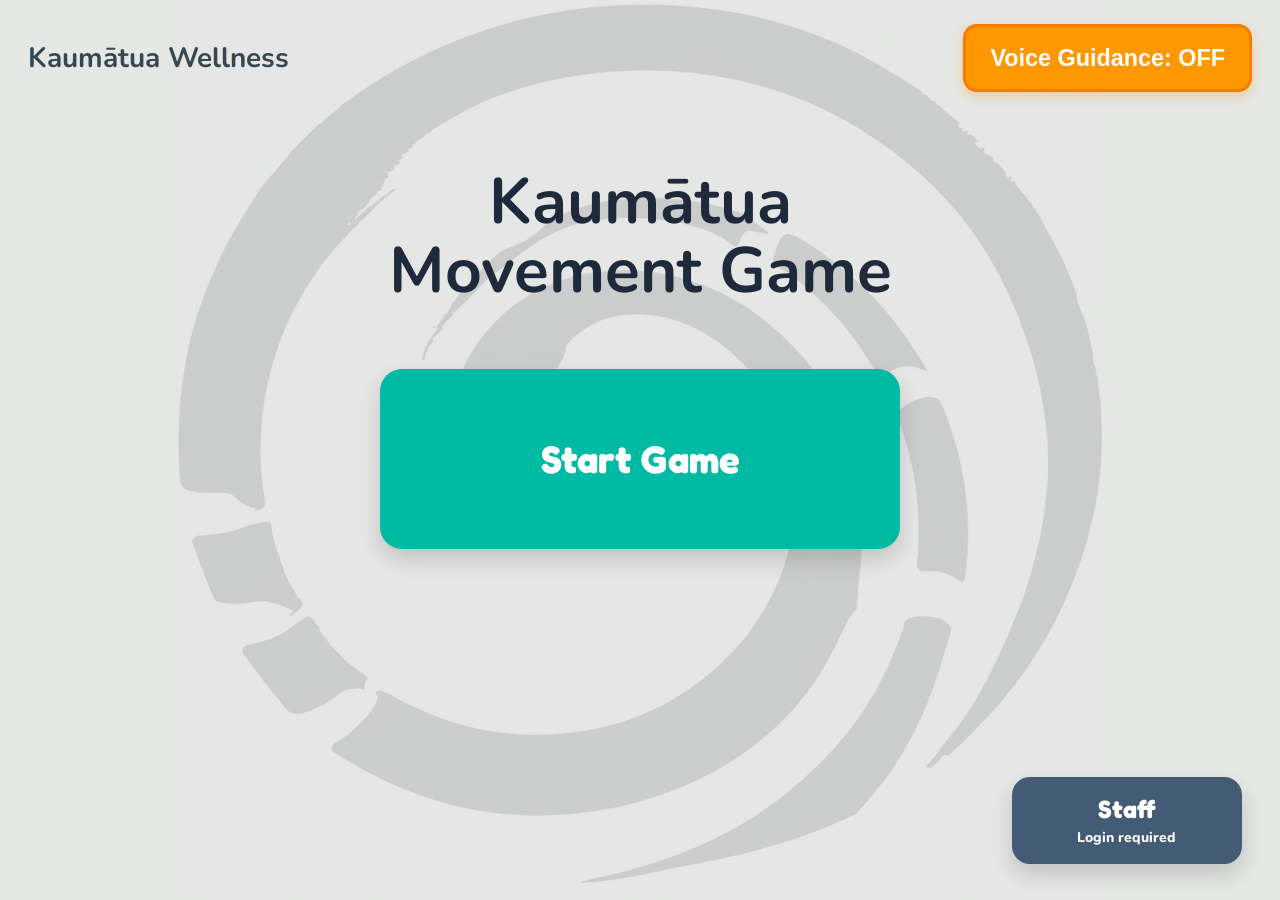
==== commit a02e66d4: "Rename display titles to Kaumātua Movement Game Co-Authored-By: Claude Sonnet 5.5 <noreply@anthropic" ====
--- a/index.html
+++ b/index.html
@@ -30,7 +30,7 @@
                 </button>
             </div>
             <div class="role-content">
-                <h1 class="role-heading">Rauawaawa Kaumātua<br><span class="role-heading-line">Movement Game</span></h1>
+                <h1 class="role-heading">Kaumātua<br><span class="role-heading-line">Movement Game</span></h1>
                 <div class="role-options">
                     <button class="role-btn role-kaumatua role-primary accessible-target"
                             data-speech="Start Game"
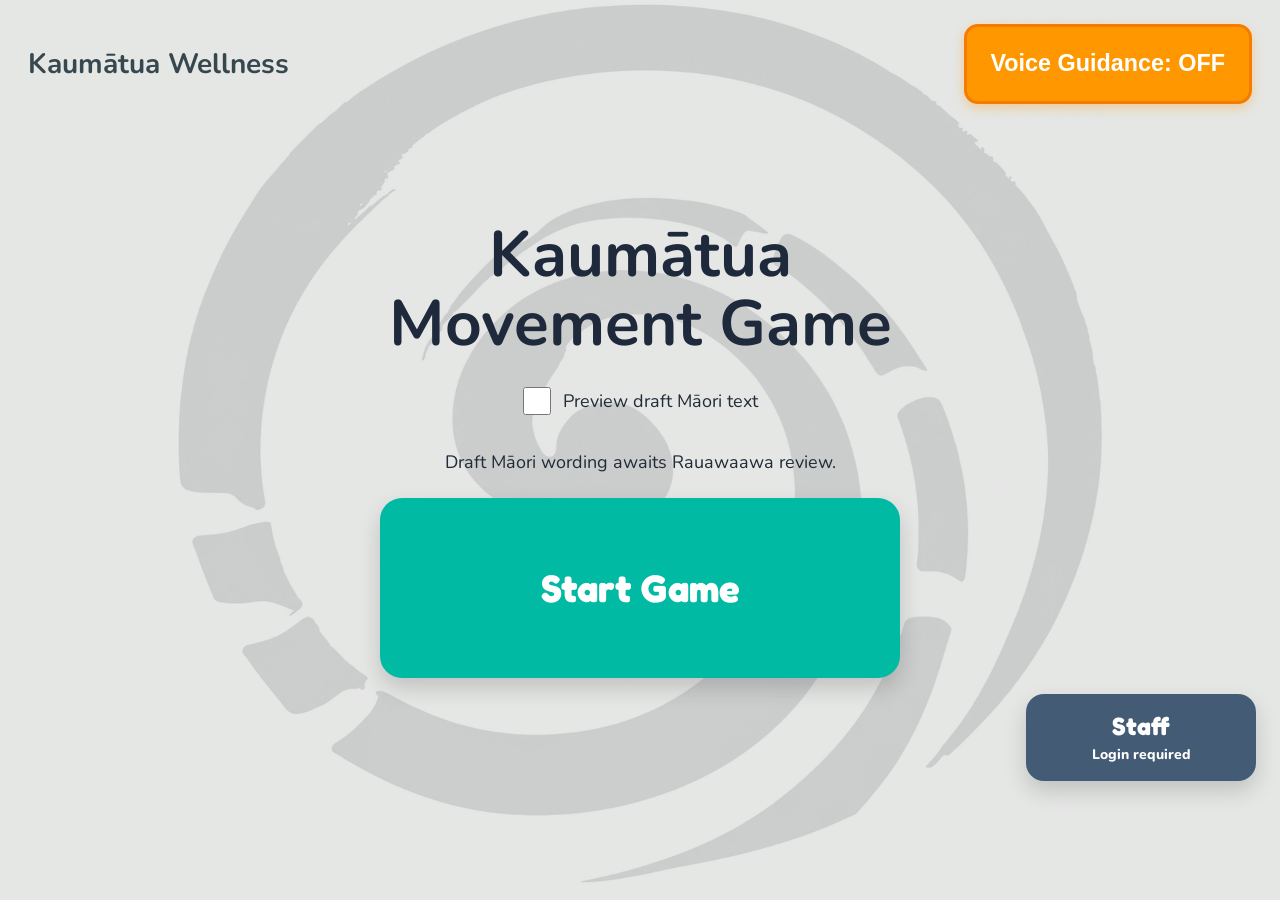
==== commit b5a7240c: "Add draft bilingual player controls and seek-safe scoring" ====
--- a/index.html
+++ b/index.html
@@ -9,6 +9,8 @@
     <link href="https://fonts.googleapis.com/css2?family=Fredoka:wght@500;600;700&family=Nunito:wght@600;700;800;900&display=swap" rel="stylesheet">
     <link rel="stylesheet" href="css/styles.css">
     <script src="js/avatar-pose-controller.js" defer></script>
+    <script src="js/player-language.js" defer></script>
+    <script src="js/player-language-resources.js" defer></script>
     <script src="js/app.js" defer></script>
 </head>
 <body>
@@ -31,10 +33,12 @@
             </div>
             <div class="role-content">
                 <h1 class="role-heading">Kaumātua<br><span class="role-heading-line">Movement Game</span></h1>
+                <label class="draft-language-option"><input id="draftLanguagePreview" type="checkbox" onchange="PlayerLanguage.setPreview(this.checked)"><span data-language-key="Preview draft Māori text">Preview draft Māori text</span></label>
+                <p class="language-review-note" data-language-key="Draft Māori wording awaits Rauawaawa review.">Draft Māori wording awaits Rauawaawa review.</p>
                 <div class="role-options">
                     <button class="role-btn role-kaumatua role-primary accessible-target"
                             data-speech="Start Game"
-                            onclick="handleAccessibleClick(this, () => goToScreen('screen-home'))">
+                            onclick="handleAccessibleClick(this, () => goToScreen('screen-home'))" data-language-key="Start Game">
                         <span>Start Game</span>
                     </button>
                 </div>
@@ -63,25 +67,25 @@
                 </button>
                 <button class="home-icon-btn player-nav-btn accessible-target"
                         data-speech="Back to start page"
-                        onclick="handleAccessibleClick(this, () => goToScreen('screen-start'))">
+                        onclick="handleAccessibleClick(this, () => goToScreen('screen-start'))" data-language-key="Back">
                     <span class="player-nav-icon" aria-hidden="true">←</span>
                     <span>Back</span>
                 </button>
             </div>
 
             <div class="home-content">
-                <h1 class="home-heading player-page-title">Select Your Mode</h1>
+                <h1 class="home-heading player-page-title" data-language-key="Select Your Mode">Select Your Mode</h1>
 
                 <div class="home-btn-group">
                     <button class="home-mode-btn btn-seated accessible-target"
                             data-speech="Seated mode"
-                            onclick="handleAccessibleClick(this, () => openPlaylist('Seated'))">
+                            onclick="handleAccessibleClick(this, () => openPlaylist('Seated'))" data-language-key="Seated">
                         <span class="mode-label">Seated</span>
                     </button>
 
                     <button class="home-mode-btn btn-standing accessible-target"
                             data-speech="Standing mode"
-                            onclick="handleAccessibleClick(this, () => openPlaylist('Standing'))">
+                            onclick="handleAccessibleClick(this, () => openPlaylist('Standing'))" data-language-key="Standing">
                         <span class="mode-label">Standing</span>
                     </button>
                 </div>
@@ -96,15 +100,15 @@
                 <button class="voice-icon-btn player-voice-btn accessible-target"
                         data-speech="Voice Guidance switch"
                         aria-pressed="false"
-                        onclick="handleAccessibleClick(this, toggleVoiceMode)">
+                        onclick="handleAccessibleClick(this, toggleVoiceMode)" data-language-key="Voice: OFF">
                     <span class="voice-text-badge">Voice: OFF</span>
                 </button>
 
-                <div id="playlistHeaderTitle" class="screen-title player-page-title">Seated Playlist</div>
+                <div id="playlistHeaderTitle" class="screen-title player-page-title" data-language-key="Seated Playlist">Seated Playlist</div>
 
                 <button class="home-icon-btn player-nav-btn accessible-target"
                         data-speech="Back to Home"
-                        onclick="handleAccessibleClick(this, () => goToScreen('screen-home'))">
+                        onclick="handleAccessibleClick(this, () => goToScreen('screen-home'))" data-language-key="Home">
                     <span>Home</span>
                 </button>
             </div>
@@ -124,7 +128,7 @@
                     <button class="voice-icon-btn player-voice-btn accessible-target"
                             data-speech="Voice Guidance switch"
                             aria-pressed="false"
-                            onclick="handleAccessibleClick(this, toggleVoiceMode)">
+                            onclick="handleAccessibleClick(this, toggleVoiceMode)" data-language-key="Voice: OFF">
                         <span class="voice-text-badge">Voice: OFF</span>
                     </button>
                 </div>
@@ -133,7 +137,7 @@
 
                 <div class="game-score-wrap">
                     <div class="status-pill score">
-                        <span>Score: <span id="gameScoreDisplay">180</span></span>
+                        <span data-language-key="Score">Score</span><span id="gameScoreDisplay">0</span>
                     </div>
                 </div>
             </div>
@@ -144,7 +148,7 @@
                 <!-- Left: User Avatar -->
                 <div id="avatarPanel" class="stage-avatar-panel" data-tracking="stopped">
                     <pre id="poseDebugPanel" class="pose-debug-panel" hidden></pre>
-                    <div class="avatar-label">User Avatar</div>
+                    <div class="avatar-label" data-language-key="User Avatar">User Avatar</div>
 
                     <div class="avatar-svg-wrap">
                         <div class="avatar-wave-rings"></div>
@@ -181,12 +185,7 @@
                         </svg>
                     </div>
                     <div class="avatar-camera-controls">
-                        <div id="movementFeedback" class="movement-feedback" role="status" aria-live="polite" data-rating="idle">Turn camera on to score</div>
-                        <div id="trackingStatus" class="tracking-status" role="status" aria-live="polite" data-state="stopped">Camera off</div>
                         <button id="posePreviewToggle" type="button" class="pose-preview-toggle" aria-pressed="false" hidden disabled>Show camera + skeleton</button>
-                        <button id="cameraToggle" type="button" class="camera-toggle accessible-target"
-                                aria-pressed="false" data-speech="Turn camera on"
-                                onclick="handleAccessibleClick(this, togglePlayerCamera)">Camera: OFF</button>
                     </div>
                 </div>
 
@@ -200,18 +199,20 @@
 
                     <!-- Pause Overlay -->
                     <div id="pauseOverlay" class="pause-overlay">
-                        <span id="pauseOverlayTitle">GAME PAUSED</span>
-                        <span id="pauseOverlayHint" style="font-size: 18px; margin-top: 8px; color: #ffca28;">Press Resume when you are ready</span>
-                    </div>
-
-                </div>
-
-            </div>
-
+                        <span id="pauseOverlayTitle" data-language-key="GAME PAUSED">GAME PAUSED</span>
+                        <span id="pauseOverlayHint" style="font-size: 18px; margin-top: 8px; color: #ffca28;" data-language-key="Press Resume when you are ready">Press Resume when you are ready</span>
+                    </div>
+
+                </div>
+
+            </div>
+
+            <div id="movementFeedback" class="movement-feedback" role="status" aria-live="polite" data-rating="idle" data-language-key="Turn camera on to score">Turn camera on to score</div>
+            <div id="trackingStatus" class="tracking-status" role="status" aria-live="polite" data-state="stopped" data-language-key="Camera off">Camera off</div>
             <!-- Video Timeline -->
             <div class="video-timeline" aria-label="Video playback controls">
                 <span id="videoCurrentTime" class="timeline-time">00:00</span>
-                <label for="videoProgress" class="sr-only">Video progress</label>
+                <label for="videoProgress" class="sr-only" data-language-key="Video progress">Video progress</label>
                 <input id="videoProgress"
                        class="video-progress"
                        type="range"
@@ -223,7 +224,7 @@
                        disabled>
                 <span id="videoDuration" class="timeline-time">00:00</span>
                 <label for="playbackSpeed" class="speed-control">
-                    <span>Speed:</span>
+                    <span data-language-key="Speed:">Speed:</span>
                     <select id="playbackSpeed" aria-label="Playback speed">
                         <option value="0.5">0.5x</option>
                         <option value="0.75">0.75x</option>
@@ -240,25 +241,29 @@
             <div class="game-controls-bar">
                 <button class="ctrl-btn ctrl-quit accessible-target"
                         data-speech="Quit the game"
-                        onclick="handleAccessibleClick(this, quitGame)">
+                        onclick="handleAccessibleClick(this, quitGame)" data-language-key="Quit">
                     Quit
                 </button>
 
                 <button id="btnPauseGame" class="ctrl-btn ctrl-pause accessible-target"
                         data-speech="Pause or resume game"
-                        onclick="handleAccessibleClick(this, togglePauseGame)">
+                        onclick="handleAccessibleClick(this, togglePauseGame)" data-language-key="Pause">
                     Pause
                 </button>
+
+                <button id="cameraToggle" type="button" class="ctrl-btn camera-toggle accessible-target"
+                        aria-pressed="false" data-speech="Turn camera on"
+                        onclick="handleAccessibleClick(this, togglePlayerCamera)" data-language-key="Turn Camera On">Turn Camera On</button>
 
                 <button id="btnFullscreenToggle" class="ctrl-btn ctrl-fullscreen accessible-target"
                         data-speech="Toggle Full Screen view"
-                        onclick="handleAccessibleClick(this, toggleFullscreenMode)">
+                        onclick="handleAccessibleClick(this, toggleFullscreenMode)" data-language-key="Full Screen">
                     Full Screen
                 </button>
 
                 <button id="redFinishBtn" class="ctrl-btn ctrl-finish accessible-target"
                         data-speech="Finish game and view results"
-                        onclick="handleAccessibleClick(this, finishGame)">
+                        onclick="handleAccessibleClick(this, finishGame)" data-language-key="Finish">
                     Finish
                 </button>
             </div>
@@ -271,12 +276,12 @@
             <canvas id="winConfettiCanvas" class="win-confetti-canvas"></canvas>
 
             <div class="win-box">
-                <h1 class="win-title">
+                <h1 class="win-title" data-language-key="Congratulations!">
                     Congratulations!
                 </h1>
 
                 <div class="win-score">
-                    <span>Your score is</span>
+                    <span data-language-key="Your score is">Your score is</span>
                     <span class="score-val" id="finalScoreVal">180</span>
                 </div>
 
@@ -284,7 +289,7 @@
                     <!-- Top Retry Button -->
                     <button class="win-btn btn-retry accessible-target"
                             data-speech="Retry this game"
-                            onclick="handleAccessibleClick(this, restartGame)">
+                            onclick="handleAccessibleClick(this, restartGame)" data-language-key="Retry">
                         <span>Retry</span>
                     </button>
 
@@ -292,13 +297,13 @@
                     <div class="win-btn-row">
                         <button class="win-btn btn-rest accessible-target"
                                 data-speech="Go Home"
-                                onclick="handleAccessibleClick(this, () => goToScreen('screen-start'))">
+                                onclick="handleAccessibleClick(this, () => goToScreen('screen-start'))" data-language-key="Go Home">
                             <span>Go Home</span>
                         </button>
 
                         <button class="win-btn btn-continue accessible-target"
                                 data-speech="Next Game"
-                                onclick="handleAccessibleClick(this, continueNextGame)">
+                                onclick="handleAccessibleClick(this, continueNextGame)" data-language-key="Next Game">
                             <span>Next Game</span>
                         </button>
                     </div>
@@ -543,6 +548,18 @@
             </div>
         </div>
 
+
+        <dialog id="voiceLanguageDialog" aria-labelledby="voiceLanguageTitle">
+            <h2 id="voiceLanguageTitle" data-language-key="Choose voice language">Choose voice language</h2>
+            <p id="maoriVoiceNotice" role="status" data-language-key="Māori speech awaits approval. Choose English for spoken guidance.">Māori speech awaits approval. Choose English for spoken guidance.</p>
+            <div class="voice-language-choices">
+                <button id="voiceEnglish" class="accessible-target" data-language-key="English" onclick="handleAccessibleClick(this, () => selectVoiceLanguage('en'))">English</button>
+                <button id="voiceMaori" class="accessible-target" data-language-key="Māori" onclick="handleAccessibleClick(this, () => selectVoiceLanguage('mi'))">Māori</button>
+            </div>
+            <button class="accessible-target" data-language-key="Turn Voice Guidance Off" onclick="handleAccessibleClick(this, turnVoiceOff)">Turn Voice Guidance Off</button>
+            <button class="accessible-target" data-language-key="Close" onclick="handleAccessibleClick(this, closeVoicePanel)">Close</button>
+        </dialog>
+
         <!-- Voice Guidance Subtitle Bar -->
         <div id="voice-subtitle"></div>
 
--- a/css/styles.css
+++ b/css/styles.css
@@ -1430,3 +1430,51 @@
 
 /* Respect hidden state for processing steps and embedded previews. */
 [hidden] { display: none !important; }
+
+        /* Two readable language lines and forgiving touch targets for kaumātua. */
+        .language-mi, .language-en { display: block; white-space: normal; line-height: 1.25; }
+        .language-mi { font-size: 1em; }
+        .language-en { font-size: max(18px, 0.75em); }
+        .language-en:only-child { font-size: max(18px, 1em); }
+        #screen-start.active, #screen-home.active, #screen-playlist.active,
+        #screen-game.active, #screen-win.active { overflow-y: auto; }
+        .game-controls-bar { flex-wrap: wrap; flex-shrink: 0; }
+        .game-controls-bar .ctrl-btn { flex: 1 1 180px; min-height: 88px; padding: 12px 18px; flex-direction: column; }
+        .player-voice-btn, .player-nav-btn { height: auto; min-height: 80px; flex-shrink: 0; }
+        .game-controls-bar .camera-toggle { color: #17232f; background: #9fd8c3; }
+        #screen-game > .movement-feedback, #screen-game > .tracking-status {
+            position: static; margin: 0; padding: 4px 12px; text-align: center; flex-shrink: 0;
+        }
+        .draft-language-option { display: flex; gap: 12px; align-items: center; font-size: 18px; margin: 12px; }
+        .draft-language-option input { width: 28px; height: 28px; }
+        .language-review-note { font-size: 18px; max-width: 700px; margin: 8px auto; }
+        #voiceLanguageDialog { margin: auto; padding: 24px; border-radius: 20px; max-width: min(700px, 95vw); max-height: 90dvh; overflow: auto; }
+        #voiceLanguageDialog::backdrop { background: #18212dcc; }
+        #voiceLanguageDialog h2 { font-size: 30px; }
+        #voiceLanguageDialog p { font-size: 20px; margin: 16px 0; }
+        #voiceLanguageDialog button { min-height: 88px; padding: 16px; margin: 6px; border-radius: 14px; font-size: 26px; }
+        .voice-language-choices { display: flex; flex-wrap: wrap; }
+        .voice-language-choices button { flex: 1 1 200px; }
+        button:focus-visible, input:focus-visible, select:focus-visible { outline: 4px solid #8a4900; outline-offset: 3px; }
+
+
+        button[data-language-key] { flex-direction: column; }
+        #screen-game > .movement-feedback { display: block; }
+        #screen-game > .tracking-status { display: block; }
+        #screen-game > .tracking-status::before { display: none; }
+        .game-header-left { min-width: 0; }
+        .game-header-left .player-voice-btn { max-width: 100%; }
+        .screen.active .player-page-title { overflow-wrap: anywhere; }
+        #screen-game .game-stage-container { min-height: 260px; flex-shrink: 0; }
+        #screen-game .pause-overlay { padding: 16px; text-align: center; }
+
+        .game-grid-btn { height: auto; flex-direction: column; white-space: normal; }
+        .game-card-description { display: block; font-family: 'Nunito', sans-serif; font-size: 18px; line-height: 1.3; margin-top: 8px; }
+        #screen-start .role-content {
+            display: flex; flex-direction: column; align-items: center; justify-content: center;
+            gap: 16px; min-height: min-content; overflow: visible; padding: 130px 24px 28px;
+        }
+        #screen-start .role-heading { align-self: center; }
+        #screen-start .role-options { align-self: center; }
+        #screen-start .role-secondary { position: static; align-self: flex-end; flex-shrink: 0; }
+        #screen-start .role-primary > .language-en { white-space: normal; }
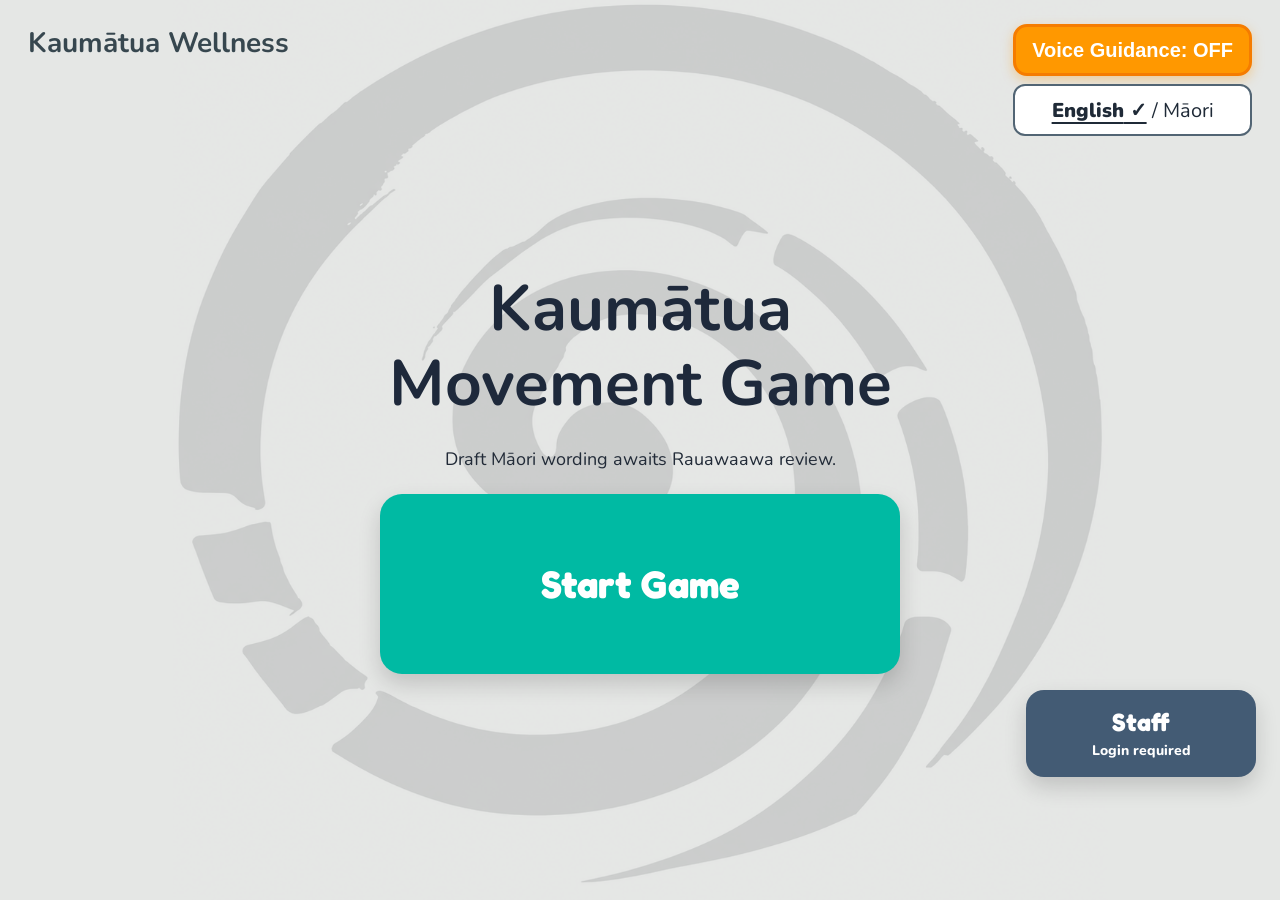
==== commit 25984fdf: "Revise player language switch and centered video layout" ====
--- a/index.html
+++ b/index.html
@@ -24,16 +24,19 @@
         <div id="screen-start" class="screen active">
             <div class="start-top">
                 <div class="home-brand">Kaumātua Wellness</div>
-                <button class="voice-icon-btn start-voice-btn player-voice-btn accessible-target"
-                        data-speech="Toggle Voice Guidance Mode"
-                        aria-pressed="false"
-                        onclick="handleAccessibleClick(this, toggleVoiceMode)">
-                    <span>Voice Guidance: <span class="voice-state">OFF</span></span>
-                </button>
+                <div class="player-language-controls">
+                    <button class="voice-icon-btn start-voice-btn player-voice-btn accessible-target"
+                            data-speech="Toggle Voice Guidance Mode"
+                            aria-pressed="false"
+                            onclick="handleAccessibleClick(this, toggleVoiceMode)">
+                        <span>Voice Guidance: <span class="voice-state">OFF</span></span>
+                    </button>
+                    <button type="button" class="interface-language-btn accessible-target" data-interface-language-switch
+                            onclick="handleAccessibleClick(this, toggleInterfaceLanguage)">English / Māori</button>
+                </div>
             </div>
             <div class="role-content">
-                <h1 class="role-heading">Kaumātua<br><span class="role-heading-line">Movement Game</span></h1>
-                <label class="draft-language-option"><input id="draftLanguagePreview" type="checkbox" onchange="PlayerLanguage.setPreview(this.checked)"><span data-language-key="Preview draft Māori text">Preview draft Māori text</span></label>
+                <h1 class="role-heading">Kaumātua<br><span class="role-heading-line" data-language-key="Movement Game">Movement Game</span></h1>
                 <p class="language-review-note" data-language-key="Draft Māori wording awaits Rauawaawa review.">Draft Māori wording awaits Rauawaawa review.</p>
                 <div class="role-options">
                     <button class="role-btn role-kaumatua role-primary accessible-target"
@@ -59,12 +62,16 @@
                 <div class="home-brand">
                     Kaumātua Wellness
                 </div>
-                <button class="voice-icon-btn home-voice-btn player-voice-btn accessible-target"
-                        data-speech="Toggle Voice Guidance Mode"
-                        aria-pressed="false"
-                        onclick="handleAccessibleClick(this, toggleVoiceMode)">
-                    <span>Voice Guidance: <span class="voice-state">OFF</span></span>
-                </button>
+                <div class="player-language-controls">
+                    <button class="voice-icon-btn home-voice-btn player-voice-btn accessible-target"
+                            data-speech="Toggle Voice Guidance Mode"
+                            aria-pressed="false"
+                            onclick="handleAccessibleClick(this, toggleVoiceMode)">
+                        <span>Voice Guidance: <span class="voice-state">OFF</span></span>
+                    </button>
+                    <button type="button" class="interface-language-btn accessible-target" data-interface-language-switch
+                            onclick="handleAccessibleClick(this, toggleInterfaceLanguage)">English / Māori</button>
+                </div>
                 <button class="home-icon-btn player-nav-btn accessible-target"
                         data-speech="Back to start page"
                         onclick="handleAccessibleClick(this, () => goToScreen('screen-start'))" data-language-key="Back">
@@ -97,40 +104,48 @@
         <!-- ======================================================== -->
         <div id="screen-playlist" class="screen">
             <div class="screen-top-bar">
-                <button class="voice-icon-btn player-voice-btn accessible-target"
-                        data-speech="Voice Guidance switch"
-                        aria-pressed="false"
-                        onclick="handleAccessibleClick(this, toggleVoiceMode)" data-language-key="Voice: OFF">
-                    <span class="voice-text-badge">Voice: OFF</span>
-                </button>
-
-                <div id="playlistHeaderTitle" class="screen-title player-page-title" data-language-key="Seated Playlist">Seated Playlist</div>
-
-                <button class="home-icon-btn player-nav-btn accessible-target"
-                        data-speech="Back to Home"
-                        onclick="handleAccessibleClick(this, () => goToScreen('screen-home'))" data-language-key="Home">
-                    <span>Home</span>
-                </button>
-            </div>
-
-            <div class="playlist-wrap">
-                <div id="kaumatuaGameGrid" class="playlist-grid"></div>
-            </div>
-        </div>
-
-        <!-- ======================================================== -->
-        <!-- SCREEN 3: GAME SCREEN (Split Screen & Full Screen)       -->
-        <!-- ======================================================== -->
-        <div id="screen-game" class="screen">
-            <!-- Top Status Bar -->
-            <div class="game-header-bar">
-                <div class="game-header-left">
+                <div class="player-language-controls">
                     <button class="voice-icon-btn player-voice-btn accessible-target"
                             data-speech="Voice Guidance switch"
                             aria-pressed="false"
                             onclick="handleAccessibleClick(this, toggleVoiceMode)" data-language-key="Voice: OFF">
                         <span class="voice-text-badge">Voice: OFF</span>
                     </button>
+                    <button type="button" class="interface-language-btn accessible-target" data-interface-language-switch
+                            onclick="handleAccessibleClick(this, toggleInterfaceLanguage)">English / Māori</button>
+                </div>
+
+                <div id="playlistHeaderTitle" class="screen-title player-page-title" data-language-key="Seated Playlist">Seated Playlist</div>
+
+                <button class="home-icon-btn player-nav-btn accessible-target"
+                        data-speech="Back to Home"
+                        onclick="handleAccessibleClick(this, () => goToScreen('screen-home'))" data-language-key="Home">
+                    <span>Home</span>
+                </button>
+            </div>
+
+            <div class="playlist-wrap">
+                <div id="kaumatuaGameGrid" class="playlist-grid"></div>
+            </div>
+        </div>
+
+        <!-- ======================================================== -->
+        <!-- SCREEN 3: GAME SCREEN (Split Screen & Full Screen)       -->
+        <!-- ======================================================== -->
+        <div id="screen-game" class="screen">
+            <!-- Top Status Bar -->
+            <div class="game-header-bar">
+                <div class="game-header-left">
+                    <div class="player-language-controls">
+                        <button class="voice-icon-btn player-voice-btn accessible-target"
+                                data-speech="Voice Guidance switch"
+                                aria-pressed="false"
+                                onclick="handleAccessibleClick(this, toggleVoiceMode)" data-language-key="Voice: OFF">
+                            <span class="voice-text-badge">Voice: OFF</span>
+                        </button>
+                        <button type="button" class="interface-language-btn accessible-target" data-interface-language-switch
+                                onclick="handleAccessibleClick(this, toggleInterfaceLanguage)">English / Māori</button>
+                    </div>
                 </div>
 
                 <div id="gameTitleDisplay" class="game-title-display">Game</div>
@@ -155,7 +170,7 @@
                         <canvas id="posePreviewCanvas" class="pose-camera-preview" width="640" height="480" hidden aria-label="Camera and pose debug preview"></canvas>
 
                         <!-- Continuously articulated player avatar. -->
-                        <svg id="avatarSvg" class="avatar-figure" data-pose="neutral" viewBox="-25 -10 250 330" fill="none" aria-label="Your movement avatar" role="img" xmlns="http://www.w3.org/2000/svg">
+                        <svg id="avatarSvg" class="avatar-figure" data-pose="neutral" viewBox="-25 -10 250 330" fill="none" aria-label="Your movement avatar" data-language-aria-label="Your movement avatar" role="img" xmlns="http://www.w3.org/2000/svg">
                             <polygon id="avatarTorso" class="avatar-torso" points="72,88 128,88 118,184 82,184" />
                             <g class="avatar-limbs">
                                 <line id="leftUpperArm" x1="72" y1="96" x2="48" y2="142" />
@@ -207,10 +222,10 @@
 
             </div>
 
-            <div id="movementFeedback" class="movement-feedback" role="status" aria-live="polite" data-rating="idle" data-language-key="Turn camera on to score">Turn camera on to score</div>
-            <div id="trackingStatus" class="tracking-status" role="status" aria-live="polite" data-state="stopped" data-language-key="Camera off">Camera off</div>
+            <div id="movementFeedback" class="movement-feedback sr-only" aria-live="off" data-rating="idle" data-language-key="Turn camera on to score">Turn camera on to score</div>
+            <div id="trackingStatus" class="tracking-status sr-only" aria-live="off" data-state="stopped" data-language-key="Camera off">Camera off</div>
             <!-- Video Timeline -->
-            <div class="video-timeline" aria-label="Video playback controls">
+            <div class="video-timeline" aria-label="Video playback controls" data-language-aria-label="Video playback controls">
                 <span id="videoCurrentTime" class="timeline-time">00:00</span>
                 <label for="videoProgress" class="sr-only" data-language-key="Video progress">Video progress</label>
                 <input id="videoProgress"
@@ -220,12 +235,12 @@
                        max="1"
                        step="0.1"
                        value="0"
-                       aria-label="Video progress"
+                       aria-label="Video progress" data-language-aria-label="Video progress"
                        disabled>
                 <span id="videoDuration" class="timeline-time">00:00</span>
                 <label for="playbackSpeed" class="speed-control">
                     <span data-language-key="Speed:">Speed:</span>
-                    <select id="playbackSpeed" aria-label="Playback speed">
+                    <select id="playbackSpeed" aria-label="Playback speed" data-language-aria-label="Playback speed">
                         <option value="0.5">0.5x</option>
                         <option value="0.75">0.75x</option>
                         <option value="1" selected>1x</option>
@@ -251,9 +266,12 @@
                     Pause
                 </button>
 
+                <div class="camera-control-group">
                 <button id="cameraToggle" type="button" class="ctrl-btn camera-toggle accessible-target"
                         aria-pressed="false" data-speech="Turn camera on"
                         onclick="handleAccessibleClick(this, togglePlayerCamera)" data-language-key="Turn Camera On">Turn Camera On</button>
+                    <span id="cameraError" class="camera-error" role="status" aria-live="polite" hidden></span>
+                </div>
 
                 <button id="btnFullscreenToggle" class="ctrl-btn ctrl-fullscreen accessible-target"
                         data-speech="Toggle Full Screen view"
@@ -553,8 +571,8 @@
             <h2 id="voiceLanguageTitle" data-language-key="Choose voice language">Choose voice language</h2>
             <p id="maoriVoiceNotice" role="status" data-language-key="Māori speech awaits approval. Choose English for spoken guidance.">Māori speech awaits approval. Choose English for spoken guidance.</p>
             <div class="voice-language-choices">
-                <button id="voiceEnglish" class="accessible-target" data-language-key="English" onclick="handleAccessibleClick(this, () => selectVoiceLanguage('en'))">English</button>
-                <button id="voiceMaori" class="accessible-target" data-language-key="Māori" onclick="handleAccessibleClick(this, () => selectVoiceLanguage('mi'))">Māori</button>
+                <button id="voiceEnglish" lang="en" class="accessible-target" data-speech="English" onclick="handleAccessibleClick(this, () => selectVoiceLanguage('en'))">English</button>
+                <button id="voiceMaori" lang="mi" class="accessible-target" data-speech="Māori" onclick="handleAccessibleClick(this, () => selectVoiceLanguage('mi'))">Māori</button>
             </div>
             <button class="accessible-target" data-language-key="Turn Voice Guidance Off" onclick="handleAccessibleClick(this, turnVoiceOff)">Turn Voice Guidance Off</button>
             <button class="accessible-target" data-language-key="Close" onclick="handleAccessibleClick(this, closeVoicePanel)">Close</button>
--- a/css/styles.css
+++ b/css/styles.css
@@ -1431,22 +1431,16 @@
 /* Respect hidden state for processing steps and embedded previews. */
 [hidden] { display: none !important; }
 
-        /* Two readable language lines and forgiving touch targets for kaumātua. */
+        /* Selected-language labels and forgiving touch targets for kaumātua. */
         .language-mi, .language-en { display: block; white-space: normal; line-height: 1.25; }
         .language-mi { font-size: 1em; }
-        .language-en { font-size: max(18px, 0.75em); }
-        .language-en:only-child { font-size: max(18px, 1em); }
+        .language-en, .language-mi { font-size: max(18px, 1em); }
         #screen-start.active, #screen-home.active, #screen-playlist.active,
         #screen-game.active, #screen-win.active { overflow-y: auto; }
         .game-controls-bar { flex-wrap: wrap; flex-shrink: 0; }
-        .game-controls-bar .ctrl-btn { flex: 1 1 180px; min-height: 88px; padding: 12px 18px; flex-direction: column; }
+        .game-controls-bar .ctrl-btn { flex: 1 1 160px; min-height: 88px; padding: 12px 18px; flex-direction: column; }
         .player-voice-btn, .player-nav-btn { height: auto; min-height: 80px; flex-shrink: 0; }
         .game-controls-bar .camera-toggle { color: #17232f; background: #9fd8c3; }
-        #screen-game > .movement-feedback, #screen-game > .tracking-status {
-            position: static; margin: 0; padding: 4px 12px; text-align: center; flex-shrink: 0;
-        }
-        .draft-language-option { display: flex; gap: 12px; align-items: center; font-size: 18px; margin: 12px; }
-        .draft-language-option input { width: 28px; height: 28px; }
         .language-review-note { font-size: 18px; max-width: 700px; margin: 8px auto; }
         #voiceLanguageDialog { margin: auto; padding: 24px; border-radius: 20px; max-width: min(700px, 95vw); max-height: 90dvh; overflow: auto; }
         #voiceLanguageDialog::backdrop { background: #18212dcc; }
@@ -1459,22 +1453,64 @@
 
 
         button[data-language-key] { flex-direction: column; }
-        #screen-game > .movement-feedback { display: block; }
-        #screen-game > .tracking-status { display: block; }
-        #screen-game > .tracking-status::before { display: none; }
+        #screen-game > .movement-feedback, #screen-game > .tracking-status {
+            position: absolute; width: 1px; height: 1px; padding: 0; margin: -1px;
+            overflow: hidden; clip: rect(0, 0, 0, 0); clip-path: inset(50%);
+            white-space: nowrap; border: 0; min-height: 0; pointer-events: none;
+        }
         .game-header-left { min-width: 0; }
         .game-header-left .player-voice-btn { max-width: 100%; }
         .screen.active .player-page-title { overflow-wrap: anywhere; }
-        #screen-game .game-stage-container { min-height: 260px; flex-shrink: 0; }
+        #screen-game .game-stage-container { min-height: 180px; flex-shrink: 1; }
         #screen-game .pause-overlay { padding: 16px; text-align: center; }
 
         .game-grid-btn { height: auto; flex-direction: column; white-space: normal; }
         .game-card-description { display: block; font-family: 'Nunito', sans-serif; font-size: 18px; line-height: 1.3; margin-top: 8px; }
         #screen-start .role-content {
             display: flex; flex-direction: column; align-items: center; justify-content: center;
-            gap: 16px; min-height: min-content; overflow: visible; padding: 130px 24px 28px;
+            gap: 16px; min-height: min-content; overflow: visible; padding: 180px 24px 28px;
         }
         #screen-start .role-heading { align-self: center; }
         #screen-start .role-options { align-self: center; }
         #screen-start .role-secondary { position: static; align-self: flex-end; flex-shrink: 0; }
         #screen-start .role-primary > .language-en { white-space: normal; }
+
+        .player-language-controls { display: flex; flex-direction: column; gap: 8px; align-items: stretch; min-width: 0; }
+        .player-language-controls .player-voice-btn { min-height: 52px; padding: 10px 16px; font-size: 20px; }
+        .interface-language-btn { min-height: 52px; padding: 10px 16px; border: 2px solid #526574; border-radius: 12px;
+            background: #fff; color: #1f2a37; font: inherit; font-size: 20px; cursor: pointer; }
+        .selected-language { font-weight: 900; text-decoration: underline; text-underline-offset: 5px; }
+        .interface-language-btn .selected-language::after { content: ' ✓'; }
+        .home-top, .start-top, .screen-top-bar { align-items: flex-start; }
+        .home-content { padding-top: 170px; }
+        .game-title-display { white-space: normal; overflow-wrap: anywhere; }
+        .camera-control-group { flex: 1 1 160px; display: flex; flex-direction: column; align-items: stretch; min-width: 0; }
+        .camera-control-group .ctrl-btn { flex: none; width: 100%; }
+        .camera-error { display: block; color: #84241b; font-size: 18px; line-height: 1.3; margin-top: 6px; text-align: center; }
+        #screen-game .fullscreen-active { justify-content: center; align-items: center; }
+        #screen-game .fullscreen-active .stage-video-panel {
+            flex: 0 1 auto; width: min(1200px, 100%); height: auto;
+            aspect-ratio: var(--video-aspect-ratio, 1.777778); max-height: 100%;
+        }
+        #screen-game .video-player { object-fit: contain; }
+        @supports (width: 1cqh) {
+            #screen-game .fullscreen-active { container-type: size; }
+            #screen-game .fullscreen-active .stage-video-panel {
+                width: min(1200px, 100cqw, calc(100cqh * var(--video-aspect-ratio, 1.777778)));
+            }
+        }
+        @media (max-width: 600px) {
+            .video-timeline { flex-wrap: wrap; }
+            .speed-control { margin-left: auto; }
+            .game-header-bar { grid-template-columns: minmax(0, 1fr) auto; padding: 10px 12px; gap: 10px; }
+            .game-title-display { grid-column: 1 / -1; grid-row: 2; font-size: 24px; }
+            .game-score-wrap { grid-column: 2; grid-row: 1; }
+            .home-top .home-brand, .start-top .home-brand { max-width: 34%; overflow-wrap: anywhere; }
+            .player-language-controls .player-voice-btn, .interface-language-btn { font-size: 18px; padding: 8px 10px; }
+            .screen-top-bar { gap: 10px; padding: 12px; flex-wrap: wrap; }
+            .screen-top-bar .player-page-title { font-size: 28px; }
+            .game-controls-bar { gap: 8px; }
+            .game-controls-bar .ctrl-btn, .camera-control-group { flex-basis: 140px; }
+            #screen-game .pause-overlay { font-size: 24px; }
+            #screen-start .role-heading-line { white-space: normal; }
+        }
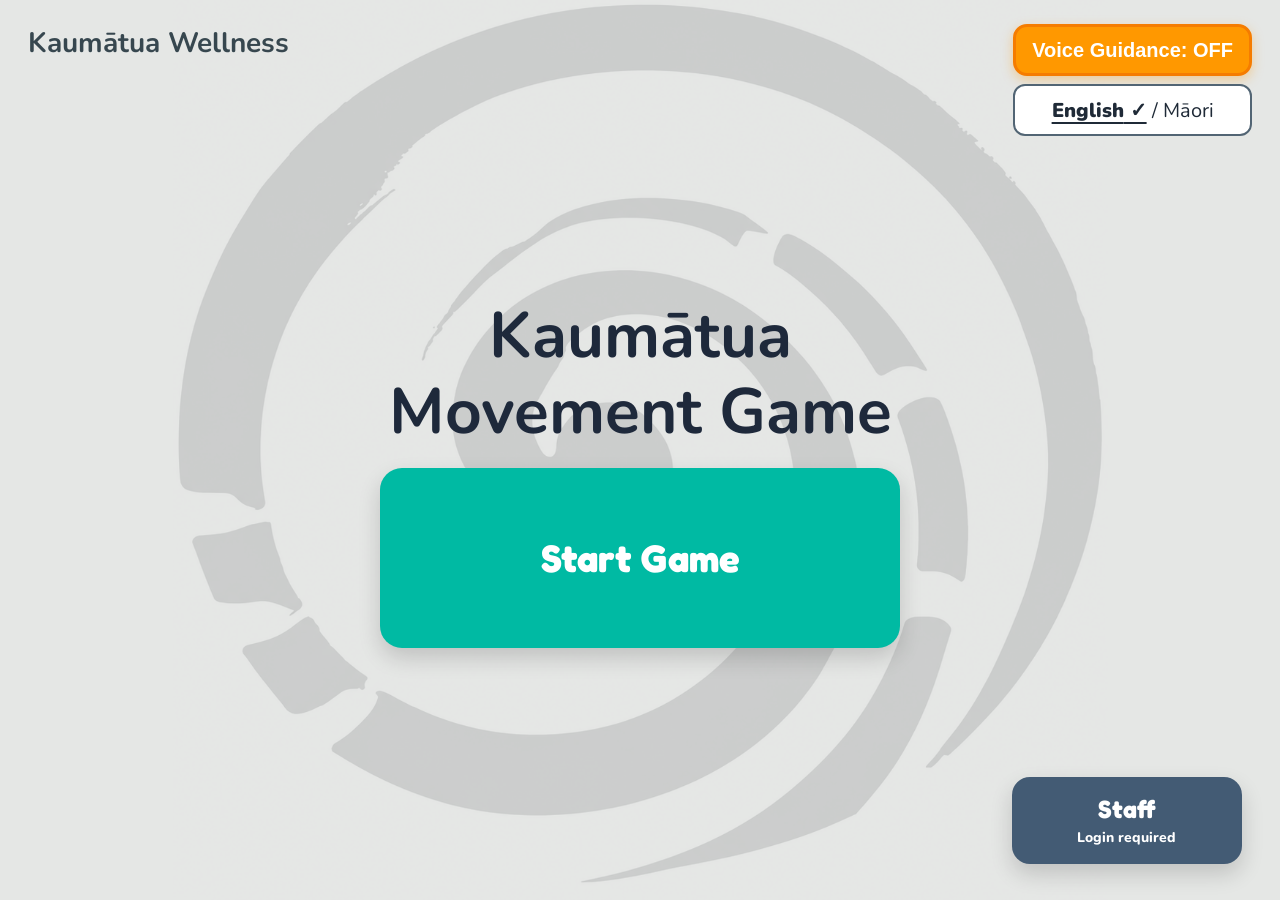
==== commit ce21cd90: "Place Staff entry at bottom right and remove start draft note" ====
--- a/index.html
+++ b/index.html
@@ -37,7 +37,6 @@
             </div>
             <div class="role-content">
                 <h1 class="role-heading">Kaumātua<br><span class="role-heading-line" data-language-key="Movement Game">Movement Game</span></h1>
-                <p class="language-review-note" data-language-key="Draft Māori wording awaits Rauawaawa review.">Draft Māori wording awaits Rauawaawa review.</p>
                 <div class="role-options">
                     <button class="role-btn role-kaumatua role-primary accessible-target"
                             data-speech="Start Game"
--- a/css/styles.css
+++ b/css/styles.css
@@ -1441,7 +1441,6 @@
         .game-controls-bar .ctrl-btn { flex: 1 1 160px; min-height: 88px; padding: 12px 18px; flex-direction: column; }
         .player-voice-btn, .player-nav-btn { height: auto; min-height: 80px; flex-shrink: 0; }
         .game-controls-bar .camera-toggle { color: #17232f; background: #9fd8c3; }
-        .language-review-note { font-size: 18px; max-width: 700px; margin: 8px auto; }
         #voiceLanguageDialog { margin: auto; padding: 24px; border-radius: 20px; max-width: min(700px, 95vw); max-height: 90dvh; overflow: auto; }
         #voiceLanguageDialog::backdrop { background: #18212dcc; }
         #voiceLanguageDialog h2 { font-size: 30px; }
@@ -1468,11 +1467,11 @@
         .game-card-description { display: block; font-family: 'Nunito', sans-serif; font-size: 18px; line-height: 1.3; margin-top: 8px; }
         #screen-start .role-content {
             display: flex; flex-direction: column; align-items: center; justify-content: center;
-            gap: 16px; min-height: min-content; overflow: visible; padding: 180px 24px 28px;
+            gap: 16px; min-height: min-content; overflow: visible; padding: 180px 24px 130px;
         }
         #screen-start .role-heading { align-self: center; }
         #screen-start .role-options { align-self: center; }
-        #screen-start .role-secondary { position: static; align-self: flex-end; flex-shrink: 0; }
+        #screen-start .role-secondary { position: fixed; z-index: 2; }
         #screen-start .role-primary > .language-en { white-space: normal; }
 
         .player-language-controls { display: flex; flex-direction: column; gap: 8px; align-items: stretch; min-width: 0; }
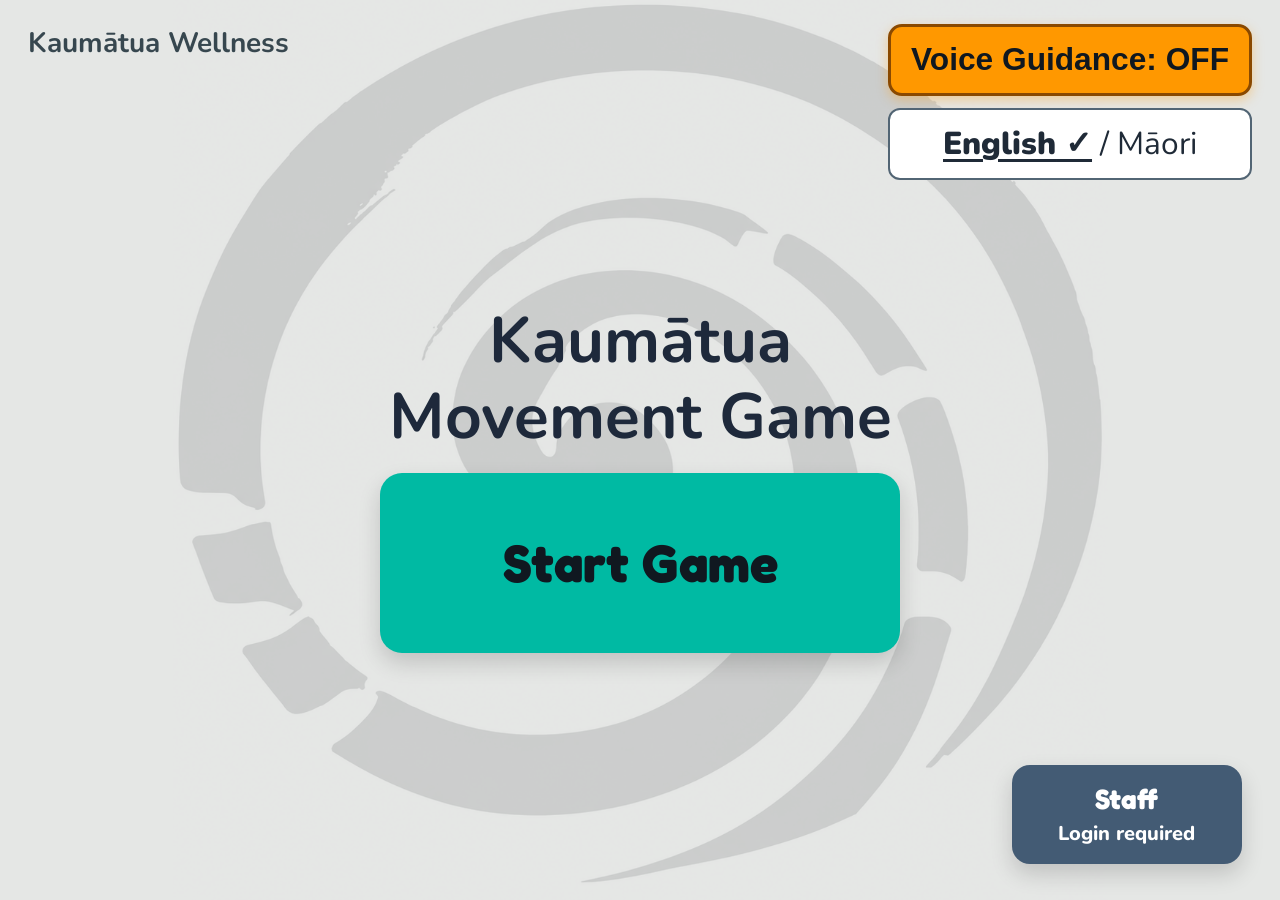
==== commit 10f50682: "Enlarge player typography and controls for older users" ====
--- a/index.html
+++ b/index.html
@@ -7,7 +7,7 @@
     <link rel="preconnect" href="https://fonts.googleapis.com">
     <link rel="preconnect" href="https://fonts.gstatic.com" crossorigin>
     <link href="https://fonts.googleapis.com/css2?family=Fredoka:wght@500;600;700&family=Nunito:wght@600;700;800;900&display=swap" rel="stylesheet">
-    <link rel="stylesheet" href="css/styles.css">
+    <link rel="stylesheet" href="css/styles.css?v=player-readable-20261007-final3">
     <script src="js/avatar-pose-controller.js" defer></script>
     <script src="js/player-language.js" defer></script>
     <script src="js/player-language-resources.js" defer></script>
@@ -214,7 +214,7 @@
                     <!-- Pause Overlay -->
                     <div id="pauseOverlay" class="pause-overlay">
                         <span id="pauseOverlayTitle" data-language-key="GAME PAUSED">GAME PAUSED</span>
-                        <span id="pauseOverlayHint" style="font-size: 18px; margin-top: 8px; color: #ffca28;" data-language-key="Press Resume when you are ready">Press Resume when you are ready</span>
+                        <span id="pauseOverlayHint" style="margin-top: 8px; color: #ffca28;" data-language-key="Press Resume when you are ready">Press Resume when you are ready</span>
                     </div>
 
                 </div>
@@ -568,7 +568,7 @@
 
         <dialog id="voiceLanguageDialog" aria-labelledby="voiceLanguageTitle">
             <h2 id="voiceLanguageTitle" data-language-key="Choose voice language">Choose voice language</h2>
-            <p id="maoriVoiceNotice" role="status" data-language-key="Māori speech awaits approval. Choose English for spoken guidance.">Māori speech awaits approval. Choose English for spoken guidance.</p>
+            <p id="maoriVoiceNotice" role="status" data-language-key="No Māori voice is available on this device. You can select Māori with text prompts, or choose English for audio.">No Māori voice is available on this device. You can select Māori with text prompts, or choose English for audio.</p>
             <div class="voice-language-choices">
                 <button id="voiceEnglish" lang="en" class="accessible-target" data-speech="English" onclick="handleAccessibleClick(this, () => selectVoiceLanguage('en'))">English</button>
                 <button id="voiceMaori" lang="mi" class="accessible-target" data-speech="Māori" onclick="handleAccessibleClick(this, () => selectVoiceLanguage('mi'))">Māori</button>
--- a/css/styles.css
+++ b/css/styles.css
@@ -1448,6 +1448,8 @@
         #voiceLanguageDialog button { min-height: 88px; padding: 16px; margin: 6px; border-radius: 14px; font-size: 26px; }
         .voice-language-choices { display: flex; flex-wrap: wrap; }
         .voice-language-choices button { flex: 1 1 200px; }
+        .voice-language-choices button[aria-pressed="true"] { background: #d3eee7; border: 3px solid #007e83; }
+        .voice-language-choices button[aria-pressed="true"]::after { content: ' ✓'; }
         button:focus-visible, input:focus-visible, select:focus-visible { outline: 4px solid #8a4900; outline-offset: 3px; }
 
 
@@ -1513,3 +1515,137 @@
             #screen-game .pause-overlay { font-size: 24px; }
             #screen-start .role-heading-line { white-space: normal; }
         }
+
+/* Player readability: size single-language controls for older users, not two-line copy. */
+:root {
+    --player-button-font-size: clamp(1.75rem, 1.5rem + 0.6vw, 2.125rem);
+    --player-page-title-size: clamp(3rem, 2.5rem + 1.5vw, 4rem);
+    --playlist-card-title-size: clamp(2.5rem, 2rem + 1vw, 3rem);
+    --playlist-card-secondary-size: 1.5rem;
+    --player-touch-target-height: 4.5rem;
+}
+.player-language-controls { gap: 12px; }
+.player-language-controls .player-voice-btn, .interface-language-btn {
+    min-height: 72px; padding: 12px 20px;
+    font-size: var(--player-button-font-size); line-height: 1.25;
+}
+.player-language-controls .player-voice-btn { color: #101820; }
+.player-nav-btn { font-size: var(--player-button-font-size); min-height: 80px; }
+.game-header-bar { grid-template-columns: minmax(0, 1fr) auto minmax(0, 1fr); padding: 16px 28px; gap: 20px; flex-shrink: 0; }
+.game-title-display { font-size: clamp(2.75rem, 2rem + 1.5vw, 4rem); line-height: 1.2; }
+.game-header-bar .status-pill { font-size: clamp(2rem, 1.6rem + 0.6vw, 2.5rem); padding: 12px 20px; gap: 12px; }
+#gameScoreDisplay { font-size: clamp(3rem, 2.5rem + 1vw, 4rem); line-height: 1.1; }
+.game-controls-bar .ctrl-btn { font-size: clamp(2.25rem, 2rem + 0.6vw, 2.75rem); min-height: 104px; flex-basis: 190px; line-height: 1.25; color: #101820; }
+.camera-control-group { flex-basis: 190px; }
+.camera-control-group .ctrl-btn { flex: none; }
+.video-timeline { flex-shrink: 0; min-height: 88px; }
+.timeline-time, .speed-control, .speed-control select { font-size: 1.5rem; }
+.speed-control select { min-height: 60px; }
+#screen-game .pause-overlay { font-size: clamp(2rem, 1.5rem + 1vw, 2.75rem); line-height: 1.3; }
+#pauseOverlayHint { font-size: 1.5rem; line-height: 1.4; }
+.avatar-label, .camera-error, .game-card-description { font-size: 1.5rem; line-height: 1.4; }
+#voice-subtitle { font-size: 1.75rem; line-height: 1.4; max-width: calc(100% - 32px); }
+#voiceLanguageDialog h2 { font-size: 2.25rem; }
+#voiceLanguageDialog p { font-size: 1.5rem; line-height: 1.4; }
+#voiceLanguageDialog button { font-size: 1.875rem; min-height: 96px; }
+#screen-start .role-secondary { font-size: 1.75rem; min-height: 96px; }
+#screen-start .role-secondary small { font-size: 1.25rem; }
+#screen-start .role-primary, .home-mode-btn { color: #101820; }
+.home-content { padding-top: 210px; }
+#screen-start .role-content { padding-top: 210px; padding-bottom: 150px; }
+.win-title { font-size: clamp(3rem, 2.5rem + 1vw, 4rem); }
+.win-score { font-size: 2.5rem; flex-wrap: wrap; justify-content: center; }
+.win-score .score-val { font-size: 4rem; }
+.win-btn { font-size: 2rem; min-height: 96px; color: #101820; }
+.win-btn-row { flex-wrap: wrap; }
+.win-box { max-width: 100%; padding: 24px; }
+@media (max-width: 1100px) {
+    .game-controls-bar { gap: 12px; padding: 12px; }
+    .game-controls-bar .ctrl-btn, .camera-control-group { flex-basis: 165px; }
+    .game-title-display { font-size: 2.75rem; }
+    .game-header-bar .status-pill { font-size: 2rem; padding: 10px 12px; }
+    .game-header-bar { padding: 12px; gap: 12px; }
+    .timeline-time, .speed-control, .speed-control select { font-size: 1.5rem; }
+}
+@media (max-width: 700px) {
+    .game-header-bar { grid-template-columns: minmax(0, 1fr) auto; }
+    .game-title-display { grid-column: 1 / -1; grid-row: 1; font-size: 2.5rem; }
+    .game-header-left { grid-column: 1; grid-row: 2; }
+    .game-score-wrap { grid-column: 2; grid-row: 2; }
+    .game-header-bar .status-pill { flex-direction: column; font-size: 1.75rem; gap: 4px; }
+    #gameScoreDisplay { font-size: 3rem; }
+    .player-language-controls .player-voice-btn, .interface-language-btn { font-size: 1.625rem; padding: 12px; }
+    .player-nav-btn { font-size: 1.75rem; }
+    .game-controls-bar .ctrl-btn { font-size: 1.75rem; }
+    .game-controls-bar .ctrl-btn, .camera-control-group { flex-basis: 145px; }
+    .video-timeline { flex-wrap: wrap; }
+    .timeline-time { min-width: 62px; }
+    .start-top, .home-top { display: grid; grid-template-columns: minmax(0, 1fr) auto; gap: 12px; }
+    .start-top .home-brand, .home-top .home-brand { grid-column: 1 / -1; max-width: none; font-size: 1.75rem; }
+    .start-top .player-language-controls { grid-column: 1 / -1; }
+    .home-content { padding-top: 300px; }
+    #screen-start .role-content { padding-top: 300px; }
+    #screen-playlist .screen-top-bar .player-page-title { font-size: 2.5rem; }
+    #screen-game .game-stage-container { min-height: 240px; flex-shrink: 0; }
+    #screen-playlist .screen-top-bar .player-language-controls { max-width: 100%; }
+}
+
+/* Header and primary actions must keep their space when text wraps. */
+#screen-playlist .screen-top-bar { height: auto; min-height: 188px; flex-shrink: 0; padding: 16px 28px; gap: 20px; }
+#screen-playlist .screen-title { min-width: 0; white-space: normal; overflow-wrap: anywhere; }
+#screen-start .role-primary { font-size: clamp(2.75rem, 2.5rem + 1vw, 3.5rem); }
+.home-mode-btn { font-size: clamp(3rem, 2.5rem + 1vw, 3.75rem); }
+#screen-game .game-stage-container { min-height: clamp(260px, 40vh, 360px); }
+@media (max-width: 700px) {
+    #screen-playlist .screen-top-bar { padding: 12px; gap: 12px; }
+    #screen-playlist .screen-top-bar .player-page-title { flex: 1 1 100%; text-align: center; }
+    #screen-playlist .screen-top-bar .player-nav-btn { margin-left: auto; }
+    #screen-start .role-primary { font-size: 2.75rem; }
+    .home-mode-btn { font-size: 3rem; }
+}
+
+.game-title-display { max-width: 40vw; }
+.camera-control-group, .game-controls-bar .ctrl-fullscreen { flex-grow: 1.4; }
+@media (min-width: 701px) and (max-width: 1100px) {
+    .game-controls-bar .ctrl-btn { font-size: 2rem; flex-basis: 140px; }
+    .camera-control-group, .game-controls-bar .ctrl-fullscreen { flex-basis: 220px; }
+    .camera-control-group .ctrl-btn { flex: none; }
+}
+@media (max-width: 700px) {
+    .game-title-display { max-width: 100%; }
+    .camera-control-group, .game-controls-bar .ctrl-fullscreen { flex-grow: 1; }
+}
+.game-grid-btn:hover { transform: none; }
+
+.player-nav-btn { background: #536c77; color: #fff; }
+@media (max-width: 700px) {
+    #screen-game .fullscreen-active .stage-video-panel { min-height: 260px; }
+    #screen-game .pause-overlay { font-size: 1.75rem; }
+    #pauseOverlayHint { font-size: 1.375rem; }
+    .home-btn-group { flex-direction: column; gap: 24px; }
+    .home-mode-btn { flex: none; width: 100%; min-height: 144px; }
+}
+
+.home-top .player-nav-btn { font-size: var(--player-button-font-size); min-height: 80px; padding: 12px 20px; }
+.playlist-wrap { justify-content: flex-start; min-height: 0; padding-top: 24px; }
+.playlist-grid { flex-shrink: 0; }
+@media (max-width: 700px) {
+    .home-top .player-nav-btn { font-size: 1.75rem; padding: 12px; }
+    .playlist-grid { grid-template-columns: minmax(0, 1fr); }
+    #screen-playlist .screen-top-bar { display: grid; grid-template-columns: minmax(0, 1fr) auto; }
+    #screen-playlist .screen-top-bar .player-language-controls { grid-column: 1; grid-row: 1; }
+    #screen-playlist .screen-top-bar .player-nav-btn { grid-column: 2; grid-row: 1; }
+    #screen-playlist .screen-top-bar .player-page-title { grid-column: 1 / -1; grid-row: 2; }
+}
+
+:root { --timeline-thumb-size: 3rem; }
+.video-progress { min-height: 60px; }
+.video-progress:focus-visible, .speed-control select:focus-visible { outline-color: #8a4900; }
+.win-title { display: block; max-width: 100%; overflow-wrap: anywhere; line-height: 1.25; }
+.win-score .score-val { color: #923900; }
+.game-grid-btn { border-color: #007e63; }
+.player-language-controls .player-voice-btn { border-color: #8a4900; }
+
+.home-mode-btn:hover, .game-controls-bar .ctrl-btn:hover, .win-btn:hover { transform: none; }
+
+@media (max-width: 700px) { .win-title { font-size: 2.5rem; hyphens: auto; } }
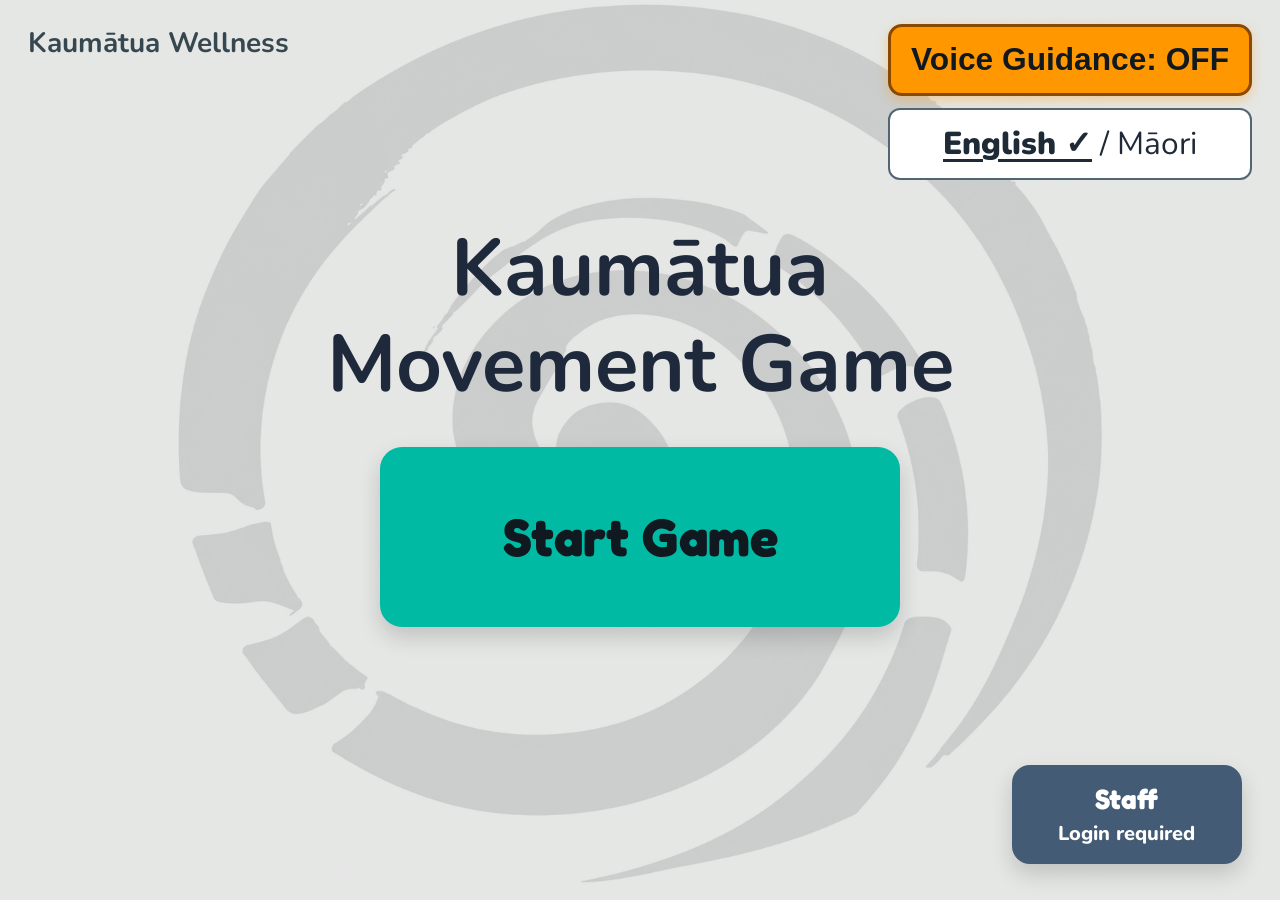
==== commit 200af0a1: "Center player page titles and enlarge home and results UI" ====
--- a/index.html
+++ b/index.html
@@ -7,7 +7,7 @@
     <link rel="preconnect" href="https://fonts.googleapis.com">
     <link rel="preconnect" href="https://fonts.gstatic.com" crossorigin>
     <link href="https://fonts.googleapis.com/css2?family=Fredoka:wght@500;600;700&family=Nunito:wght@600;700;800;900&display=swap" rel="stylesheet">
-    <link rel="stylesheet" href="css/styles.css?v=player-readable-20261007-final3">
+    <link rel="stylesheet" href="css/styles.css?v=player-centered-20261007-3">
     <script src="js/avatar-pose-controller.js" defer></script>
     <script src="js/player-language.js" defer></script>
     <script src="js/player-language-resources.js" defer></script>
--- a/css/styles.css
+++ b/css/styles.css
@@ -1649,3 +1649,47 @@
 .home-mode-btn:hover, .game-controls-bar .ctrl-btn:hover, .win-btn:hover { transform: none; }
 
 @media (max-width: 700px) { .win-title { font-size: 2.5rem; hyphens: auto; } }
+
+/* Keep page titles centered on the viewport, independent of corner controls. */
+#screen-playlist .screen-top-bar {
+    display: grid;
+    grid-template-columns: minmax(0, 1fr) minmax(0, 1.4fr) minmax(0, 1fr);
+    align-items: start;
+}
+#screen-playlist .screen-top-bar .player-language-controls { grid-column: 1; grid-row: 1; justify-self: start; max-width: 100%; }
+#screen-playlist .screen-top-bar .player-page-title { grid-column: 2; grid-row: 1; width: 100%; text-align: center; }
+#screen-playlist .screen-top-bar .player-nav-btn { grid-column: 3; grid-row: 1; justify-self: end; margin: 0; }
+
+#screen-start .role-heading, #screen-home .home-heading {
+    font-size: clamp(4rem, 3rem + 2.5vw, 6rem);
+    line-height: 1.15;
+    text-align: center;
+    margin: 0;
+}
+#screen-start .role-content {
+    justify-content: safe center;
+    padding-top: 180px;
+    padding-bottom: 230px;
+    gap: 32px;
+}
+#screen-home.active { align-items: flex-start; }
+#screen-home .home-content { width: 100%; min-height: 100%; justify-content: safe center; padding-top: 200px; padding-bottom: 280px; }
+.win-title { font-size: clamp(4rem, 3rem + 2.5vw, 6rem); }
+.win-btn { font-size: clamp(2.75rem, 2rem + 1.2vw, 3.5rem); min-height: 120px; min-width: 260px; padding: 16px 32px; }
+.win-box { gap: 28px; }
+
+@media (max-width: 1100px) {
+    #screen-playlist .screen-top-bar { grid-template-columns: minmax(0, 1fr) auto; }
+    #screen-playlist .screen-top-bar .player-page-title { grid-column: 1 / -1; grid-row: 2; }
+    #screen-playlist .screen-top-bar .player-nav-btn { grid-column: 2; }
+}
+@media (max-width: 700px) {
+    #screen-start .role-heading, #screen-home .home-heading, .win-title { font-size: 3.5rem; }
+    .win-title { font-size: 2.75rem; }
+    #screen-start .role-heading-line { white-space: normal; }
+    #screen-start .role-content { padding-top: 270px; padding-bottom: 160px; }
+    #screen-home .home-content { padding-top: 270px; padding-bottom: 48px; }
+    .win-btn { font-size: 2.5rem; min-height: 112px; min-width: 0; width: 100%; }
+    .win-btn-layout, .win-btn-row { width: 100%; }
+    .win-btn-row { flex-direction: column; gap: 20px; }
+}
